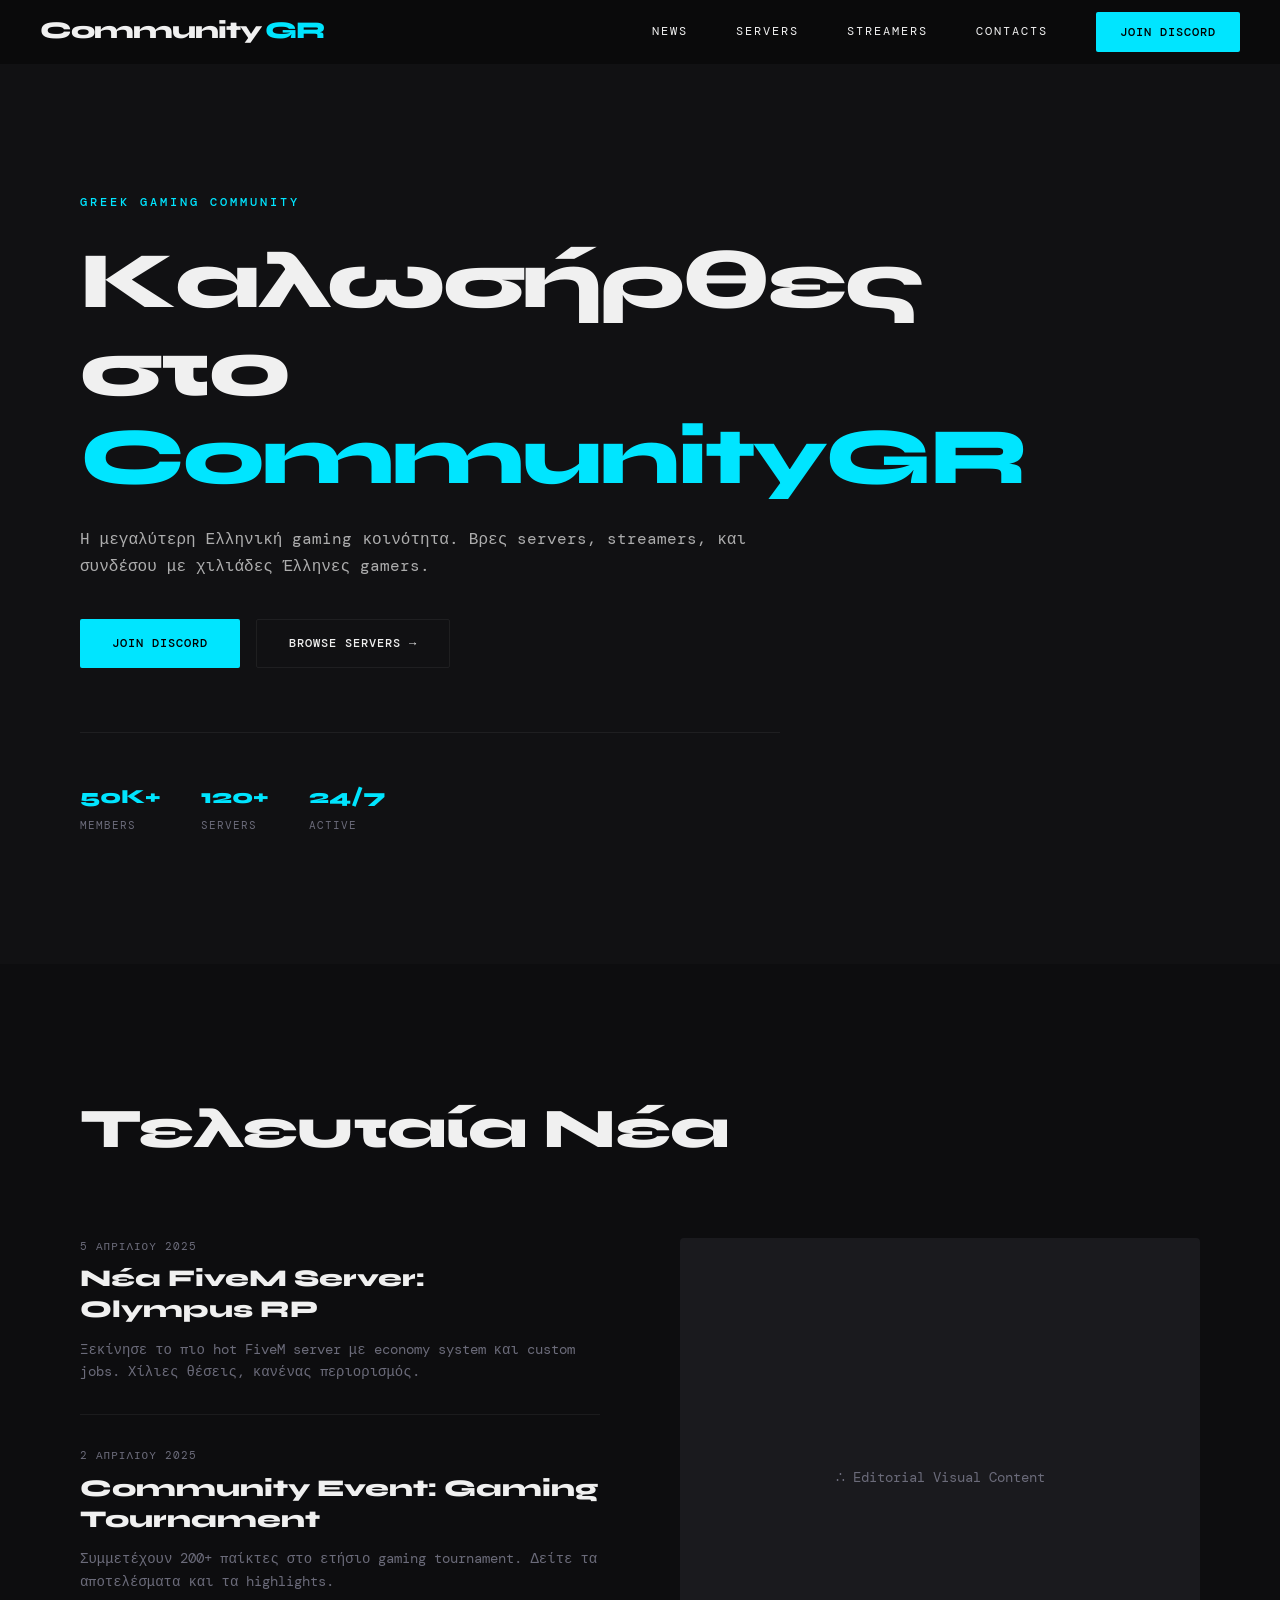
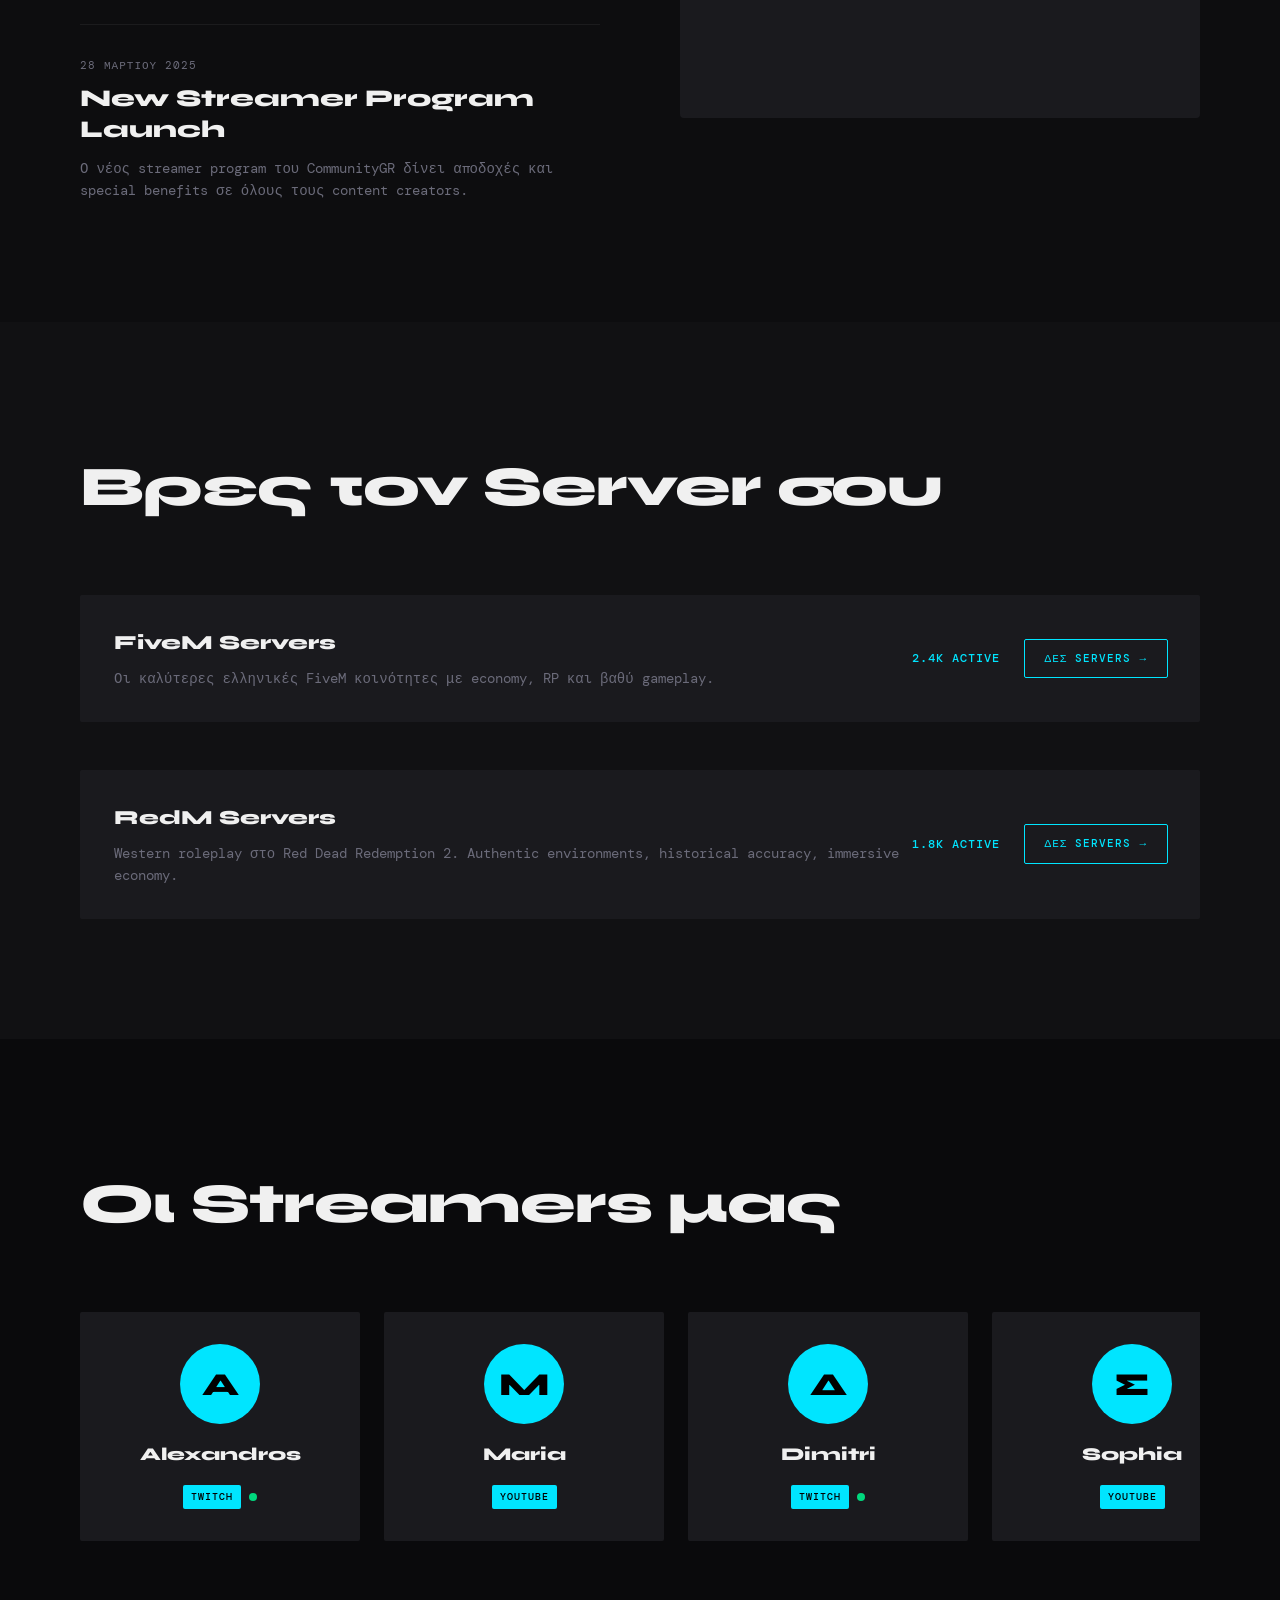
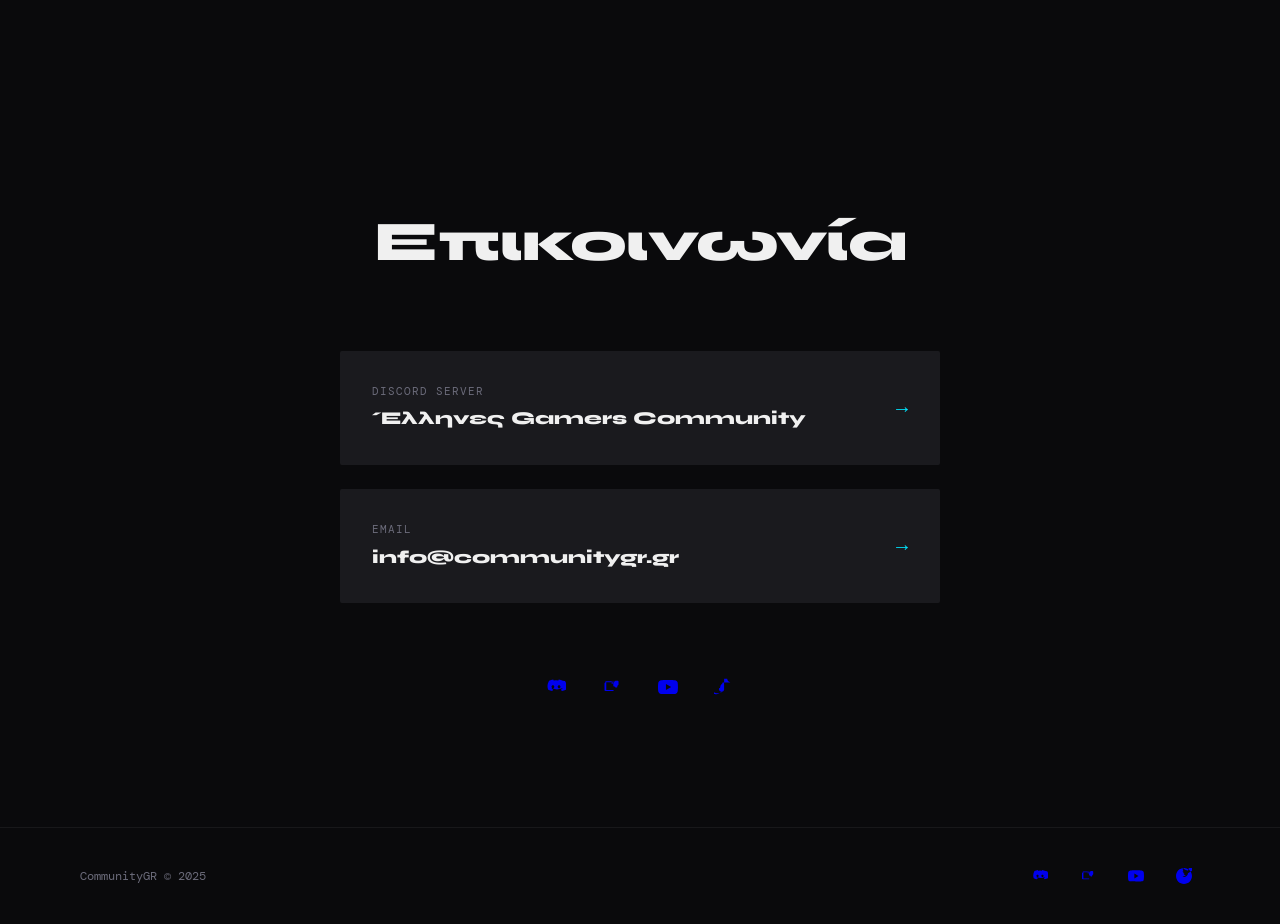
==== index.html @ f1745b54 "Improved UI" ====
<!DOCTYPE html>
<html lang="el">

<head>
  <meta charset="UTF-8">
  <meta name="viewport" content="width=device-width, initial-scale=1.0">
  <title>CommunityGR - Ελληνική Gaming Κοινότητα</title>
  <link rel="preconnect" href="https://fonts.googleapis.com">
  <link rel="preconnect" href="https://fonts.gstatic.com" crossorigin>
  <link href="https://fonts.googleapis.com/css2?family=Syne:wght@700;800&family=DM+Mono:wght@400;500&display=swap"
    rel="stylesheet">
  <link rel="stylesheet" href="style.css">
</head>

<body>
  <!-- NAVBAR -->
  <nav id="navbar">
    <div class="nav-logo">
      Community<span class="nav-logo-gr">GR</span>
    </div>
    <div class="nav-middle">
      <a href="Navigation/News/news.html" class="nav-link">News</a>
      <a href="Navigation/Servers/servers.html" class="nav-link">Servers</a>
      <a href="Navigation/Streamers/streamers.html" class="nav-link">Streamers</a>
      <a href="#contacts" class="nav-link">Contacts</a>
    </div>
    <button class="nav-cta" onclick="window.open('https://discord.gg/communityGR', '_blank')">Join Discord</button>
    <button class="hamburger" id="hamburger">
      <span></span>
      <span></span>
      <span></span>
    </button>
  </nav>

  <!-- MOBILE MENU -->
  <div class="mobile-menu" id="mobileMenu">
    <button class="mobile-menu-close" id="mobileMenuClose">&times;</button>
    <a href="Navigation/News/news.html" class="nav-link">News</a>
    <a href="Navigation/Servers/servers.html" class="nav-link">Servers</a>
    <a href="Navigation/Streamers/streamers.html" class="nav-link">Streamers</a>
    <a href="#contacts" class="nav-link">Contacts</a>
    <button class="nav-cta" onclick="window.open('https://discord.gg/communityGR', '_blank')">Join Discord</button>
  </div>

  <!-- HERO SECTION -->
  <section class="hero">
    <div class="hero-content">
      <div class="hero-eyebrow">GREEK GAMING COMMUNITY</div>
      <h1 class="hero-title">
        Καλωσήρθες στο <span class="hero-title-cyan">CommunityGR</span>
      </h1>
      <p class="hero-subtitle">
        Η μεγαλύτερη Ελληνική gaming κοινότητα. Βρες servers, streamers, και συνδέσου με χιλιάδες Έλληνες gamers.
      </p>
      <div class="hero-cta-group">
        <button class="cta-primary" onclick="window.open('https://discord.gg/communityGR', '_blank')">Join
          Discord</button>
        <a href="Navigation/Servers/servers.html" class="cta-ghost">Browse Servers →</a>
      </div>
      <div class="hero-stats">
        <div class="stat">
          <div class="stat-number">50K+</div>
          <div class="stat-label">MEMBERS</div>
        </div>
        <div class="stat">
          <div class="stat-number">120+</div>
          <div class="stat-label">SERVERS</div>
        </div>
        <div class="stat">
          <div class="stat-number">24/7</div>
          <div class="stat-label">ACTIVE</div>
        </div>
      </div>
    </div>
  </section>

  <!-- NEWS SECTION -->
  <section id="news">
    <h2 class="section-title">Τελευταία Νέα</h2>
    <div class="news-wrapper">
      <div class="news-list">
        <div class="news-item">
          <div class="news-date">5 Απριλίου 2025</div>
          <h3 class="news-headline">Νέα FiveM Server: Olympus RP</h3>
          <p class="news-desc">Ξεκίνησε το πιο hot FiveM server με economy system και custom jobs. Χίλιες θέσεις,
            κανένας περιορισμός.</p>
        </div>
        <div class="news-item">
          <div class="news-date">2 Απριλίου 2025</div>
          <h3 class="news-headline">Community Event: Gaming Tournament</h3>
          <p class="news-desc">Συμμετέχουν 200+ παίκτες στο ετήσιο gaming tournament. Δείτε τα αποτελέσματα και τα
            highlights.</p>
        </div>
        <div class="news-item">
          <div class="news-date">28 Μαρτίου 2025</div>
          <h3 class="news-headline">New Streamer Program Launch</h3>
          <p class="news-desc">Ο νέος streamer program του CommunityGR δίνει αποδοχές και special benefits σε όλους τους
            content creators.</p>
        </div>
      </div>
      <div class="news-visual">
        ∴ Editorial Visual Content
      </div>
    </div>
  </section>

  <!-- SERVERS PREVIEW SECTION -->
  <section>
    <h2 class="section-title">Βρες τον Server σου</h2>
    <div class="servers-preview">
      <div class="server-row">
        <div class="server-info">
          <h3 class="server-title">FiveM Servers</h3>
          <p class="server-desc">Οι καλύτερες ελληνικές FiveM κοινότητες με economy, RP και βαθύ gameplay.</p>
        </div>
        <div class="server-meta">
          <span class="player-count">2.4K ACTIVE</span>
          <a href="Navigation/Servers/servers.html" class="server-cta">Δες Servers →</a>
        </div>
      </div>
      <div class="server-row">
        <div class="server-info">
          <h3 class="server-title">RedM Servers</h3>
          <p class="server-desc">Western roleplay στο Red Dead Redemption 2. Authentic environments, historical
            accuracy, immersive economy.</p>
        </div>
        <div class="server-meta">
          <span class="player-count">1.8K ACTIVE</span>
          <a href="Navigation/Servers/servers.html" class="server-cta">Δες Servers →</a>
        </div>
      </div>
    </div>
  </section>

  <!-- STREAMERS SECTION -->
  <section id="streamers">
    <h2 class="section-title">Οι Streamers μας</h2>
    <div class="streamers-scroll">
      <div class="streamer-card">
        <div class="streamer-avatar">Α</div>
        <h4 class="streamer-name">Alexandros</h4>
        <div class="streamer-platform">
          <span class="platform-badge">Twitch</span>
          <span class="live-dot"></span>
        </div>
      </div>
      <div class="streamer-card">
        <div class="streamer-avatar">Μ</div>
        <h4 class="streamer-name">Maria</h4>
        <div class="streamer-platform">
          <span class="platform-badge">YouTube</span>
        </div>
      </div>
      <div class="streamer-card">
        <div class="streamer-avatar">Δ</div>
        <h4 class="streamer-name">Dimitri</h4>
        <div class="streamer-platform">
          <span class="platform-badge">Twitch</span>
          <span class="live-dot"></span>
        </div>
      </div>
      <div class="streamer-card">
        <div class="streamer-avatar">Σ</div>
        <h4 class="streamer-name">Sophia</h4>
        <div class="streamer-platform">
          <span class="platform-badge">YouTube</span>
        </div>
      </div>
      <div class="streamer-card">
        <div class="streamer-avatar">Ν</div>
        <h4 class="streamer-name">Nikos</h4>
        <div class="streamer-platform">
          <span class="platform-badge">Twitch</span>
        </div>
      </div>
    </div>
  </section>

  <!-- CONTACTS SECTION -->
  <section id="contacts">
    <div class="contacts-wrapper">
      <h2 class="section-title">Επικοινωνία</h2>
      <div class="contact-rows">
        <a href="https://discord.gg/communityGR" target="_blank" rel="noopener noreferrer" class="contact-row">
          <div class="contact-method">
            <div class="contact-label">Discord Server</div>
            <div class="contact-value">Έλληνες Gamers Community</div>
          </div>
          <div class="contact-icon">→</div>
        </a>
        <a href="mailto:info@communitygr.gr" class="contact-row">
          <div class="contact-method">
            <div class="contact-label">Email</div>
            <div class="contact-value">info@communitygr.gr</div>
          </div>
          <div class="contact-icon">→</div>
        </a>
      </div>
      <div class="social-icons">
        <a href="https://discord.gg/communityGR" target="_blank" rel="noopener noreferrer" class="social-icon"
          title="Discord">
          <svg viewBox="0 0 24 24">
            <path
              d="M20.317 4.3671a19.8062 19.8062 0 00-4.885-1.515.0741.0741 0 00-.0785.0371c-.211.3755-.445.8625-.608 1.25a18.27 18.27 0 00-5.487 0c-.163-.3875-.397-.8745-.609-1.25a.077.077 0 00-.0785-.037 19.7355 19.7355 0 00-4.885 1.515.0699.0699 0 00-.0321.0277C1.75 8.068 1.1273 11.7829 2.67 15.338a.082.082 0 00.0315.0553c1.6055.7736 3.1558 1.244 4.6797 1.555a.083.083 0 00.0911-.0288c.461-.597.872-1.2288 1.22-1.884a.08.08 0 00-.044-.111 13.07 13.07 0 01-1.872-.892.083.083 0 01-.008-.138c.126-.094.252-.192.372-.291a.083.083 0 01.086-.01c3.928 1.793 8.18 1.793 12.062 0a.083.083 0 01.086.009c.12.099.246.198.373.292a.083.083 0 01-.006.137 12.2 12.2 0 01-1.873.892.084.084 0 00-.043.111c.35.656.762 1.288 1.22 1.884a.083.083 0 00.09.028 19.04 19.04 0 004.68-1.555.083.083 0 00.031-.055c1.624-3.787 1.084-7.081 -1.029-10.5a.083.083 0 00-.031-.028zM8.3 13.669c-.915 0-1.67-.838-1.67-1.864 0-1.026.738-1.864 1.67-1.864.935 0 1.683.839 1.67 1.864 0 1.026-.738 1.864-1.67 1.864zm7.4 0c-.916 0-1.671-.838-1.671-1.864 0-1.026.738-1.864 1.671-1.864.935 0 1.683.839 1.671 1.864 0 1.026-.736 1.864-1.671 1.864z" />
          </svg>
        </a>
        <a href="https://twitch.tv" target="_blank" rel="noopener noreferrer" class="social-icon" title="Twitch">
          <svg viewBox="0 0 24 24">
            <path
              d="M11.571 4.714h1.429v3.428h-1.429V4.714zM15.571 5.143c-.406 0-.857.286-1.143.571v3.857c0 .286.286.571.571.857h1.143v1.143c0 .571.571 1.143 1.143 1.143.571 0 1.143-.572 1.143-1.143v-1.143c.286 0 .857-.286 1.143-.857.286-.286.286-.857.286-1.143V5.714c0-.571-.571-1.143-1.143-1.143h-2.286v-.428zm-11.43 1.429c-.571 0-1.143.571-1.143 1.143v8c0 .571.572 1.143 1.143 1.143h9.714v-1.143H5.143V6.286h8.572V5.143H4.141zm13.714 0c-.286 0-.571.286-.857.857-.286.571-.857.857-1.143.857-.571 0-1.143-.286-1.143-.857v-.857h-1.143v3.857c0 .286.286.571.571.857h1.143v.286c0 .286.286.571.571.857.286.286.857.286 1.143.286.286 0 .857 0 1.143-.286.286-.286.286-.571.286-.857v-1.143c0-.286-.286-.571-.571-.857.286-.286.571-.857.571-1.143z" />
          </svg>
        </a>
        <a href="https://youtube.com" target="_blank" rel="noopener noreferrer" class="social-icon" title="YouTube">
          <svg viewBox="0 0 24 24">
            <path
              d="M23.498 6.186a3.016 3.016 0 0 0-2.122-2.136C19.505 3.545 12 3.545 12 3.545s-7.505 0-9.377.505A3.017 3.017 0 0 0 .502 6.186C0 8.07 0 12 0 12s0 3.93.502 5.814a3.016 3.016 0 0 0 2.122 2.136c1.871.505 9.376.505 9.376.505s7.505 0 9.377-.505a3.015 3.015 0 0 0 2.122-2.136C24 15.93 24 12 24 12s0-3.93-.502-5.814zM9.545 15.568V8.432L15.818 12l-6.273 3.568z" />
          </svg>
        </a>
        <a href="https://tiktok.com" target="_blank" rel="noopener noreferrer" class="social-icon" title="TikTok">
          <svg viewBox="0 0 24 24">
            <path
              d="M19.59 6.69a4.83 4.83 0 0 1-3.77-4.25V2h-3.68v13.67a2.89 2.89 0 1 1-5.92-2.47 2.88 2.88 0 0 1 2.96 2.59H9.4a6.49 6.49 0 0 1-13.07-4.1v3.02A9.43 9.43 0 0 0 9.46 17.9a6.46 6.46 0 0 1 .49-10.1 5.7 5.7 0 0 1 .35-1.11z" />
          </svg>
        </a>
      </div>
    </div>
  </section>

  <!-- FOOTER -->
  <footer>
    <div class="footer-left">
      CommunityGR © 2025
    </div>
    <div class="footer-right">
      <a href="https://discord.gg/communityGR" target="_blank" rel="noopener noreferrer" class="footer-icon"
        title="Discord">
        <svg viewBox="0 0 24 24">
          <path
            d="M20.317 4.3671a19.8062 19.8062 0 00-4.885-1.515.0741.0741 0 00-.0785.0371c-.211.3755-.445.8625-.608 1.25a18.27 18.27 0 00-5.487 0c-.163-.3875-.397-.8745-.609-1.25a.077.077 0 00-.0785-.037 19.7355 19.7355 0 00-4.885 1.515.0699.0699 0 00-.0321.0277C1.75 8.068 1.1273 11.7829 2.67 15.338a.082.082 0 00.0315.0553c1.6055.7736 3.1558 1.244 4.6797 1.555a.083.083 0 00.0911-.0288c.461-.597.872-1.2288 1.22-1.884a.08.08 0 00-.044-.111 13.07 13.07 0 01-1.872-.892.083.083 0 01-.008-.138c.126-.094.252-.192.372-.291a.083.083 0 01.086-.01c3.928 1.793 8.18 1.793 12.062 0a.083.083 0 01.086.009c.12.099.246.198.373.292a.083.083 0 01-.006.137 12.2 12.2 0 01-1.873.892.084.084 0 00-.043.111c.35.656.762 1.288 1.22 1.884a.083.083 0 00.09.028 19.04 19.04 0 004.68-1.555.083.083 0 00.031-.055c1.624-3.787 1.084-7.081 -1.029-10.5a.083.083 0 00-.031-.028zM8.3 13.669c-.915 0-1.67-.838-1.67-1.864 0-1.026.738-1.864 1.67-1.864.935 0 1.683.839 1.67 1.864 0 1.026-.738 1.864-1.67 1.864zm7.4 0c-.916 0-1.671-.838-1.671-1.864 0-1.026.738-1.864 1.671-1.864.935 0 1.683.839 1.671 1.864 0 1.026-.736 1.864-1.671 1.864z" />
        </svg>
      </a>
      <a href="https://twitch.tv" target="_blank" rel="noopener noreferrer" class="footer-icon" title="Twitch">
        <svg viewBox="0 0 24 24">
          <path
            d="M11.571 4.714h1.429v3.428h-1.429V4.714zM15.571 5.143c-.406 0-.857.286-1.143.571v3.857c0 .286.286.571.571.857h1.143v1.143c0 .571.571 1.143 1.143 1.143.571 0 1.143-.572 1.143-1.143v-1.143c.286 0 .857-.286 1.143-.857.286-.286.286-.857.286-1.143V5.714c0-.571-.571-1.143-1.143-1.143h-2.286v-.428zm-11.43 1.429c-.571 0-1.143.571-1.143 1.143v8c0 .571.572 1.143 1.143 1.143h9.714v-1.143H5.143V6.286h8.572V5.143H4.141zm13.714 0c-.286 0-.571.286-.857.857-.286.571-.857.857-1.143.857-.571 0-1.143-.286-1.143-.857v-.857h-1.143v3.857c0 .286.286.571.571.857h1.143v.286c0 .286.286.571.571.857.286.286.857.286 1.143.286.286 0 .857 0 1.143-.286.286-.286.286-.571.286-.857v-1.143c0-.286-.286-.571-.571-.857.286-.286.571-.857.571-1.143z" />
        </svg>
      </a>
      <a href="https://youtube.com" target="_blank" rel="noopener noreferrer" class="footer-icon" title="YouTube">
        <svg viewBox="0 0 24 24">
          <path
            d="M23.498 6.186a3.016 3.016 0 0 0-2.122-2.136C19.505 3.545 12 3.545 12 3.545s-7.505 0-9.377.505A3.017 3.017 0 0 0 .502 6.186C0 8.07 0 12 0 12s0 3.93.502 5.814a3.016 3.016 0 0 0 2.122 2.136c1.871.505 9.376.505 9.376.505s7.505 0 9.377-.505a3.015 3.015 0 0 0 2.122-2.136C24 15.93 24 12 24 12s0-3.93-.502-5.814zM9.545 15.568V8.432L15.818 12l-6.273 3.568z" />
        </svg>
      </a>
      <a href="https://instagram.com" target="_blank" rel="noopener noreferrer" class="footer-icon" title="Instagram">
        <svg viewBox="0 0 24 24">
          <path
            d="M12 0C5.373 0 0 5.373 0 12s5.373 12 12 12 12-5.373 12-12S18.627 0 12 0m5.894 7.8c.004.082.006.162.006.242 0 2.448-1.868 5.273-5.273 5.273-1.047 0-2.022-.306-2.847-.834.145.017.293.026.443.026 1.735 0 3.332-.592 4.596-1.584-1.621-.03-2.984-1.1-3.455-2.573.226.043.458.066.695.066.337 0 .665-.045.977-.128-1.695-.341-2.97-1.838-2.97-3.637v-.046c.499.277 1.071.443 1.684.462-.995-.665-1.65-1.804-1.65-3.094 0-.681.183-1.319.503-1.869 1.823 2.239 4.548 3.709 7.607 3.863-.063-.268-.096-.546-.096-.832 0-2.01 1.631-3.641 3.641-3.641 1.047 0 1.991.441 2.655 1.149.828-.163 1.607-.465 2.31-.88-.272.85-.847 1.563-1.598 2.016.736-.089 1.44-.283 2.092-.572-.487.731-1.102 1.373-1.81 1.891z" />
        </svg>
      </a>
    </div>
  </footer>

  <script src="script.js"></script>
</body>

</html>
---- style.css ----
* {
      margin: 0;
      padding: 0;
      box-sizing: border-box;
    }

    :root {
      --bg-void: #0a0a0c;
      --bg-rail: #111113;
      --bg-sidebar: #141416;
      --bg-content: #0d0d0f;
      --bg-hover: #1a1a1e;
      --accent: #00e5ff;
      --text-primary: #f0f0f0;
      --text-muted: #6b6b7a;
      --border: rgba(255, 255, 255, 0.06);
    }

    html,
    body {
      height: 100%;
    }

    body {
      background: var(--bg-void);
      color: var(--text-primary);
      font-family: 'DM Mono', monospace;
      font-size: 16px;
      line-height: 1.6;
    }

    /* ========== NAVBAR ========== */
    nav {
      position: fixed;
      top: 0;
      left: 0;
      right: 0;
      height: 64px;
      background: rgba(10, 10, 12, 0.7);
      border-bottom: 1px solid transparent;
      z-index: 1000;
      transition: all 0.3s ease;
      display: flex;
      align-items: center;
      justify-content: space-between;
      padding: 0 40px;
    }

    nav.scrolled {
      background: rgba(10, 10, 12, 0.95);
      backdrop-filter: blur(12px);
      border-bottom: 1px solid var(--border);
    }

    .nav-logo {
      font-family: 'Syne', sans-serif;
      font-size: 24px;
      font-weight: 800;
      letter-spacing: -1px;
      display: flex;
      align-items: center;
      gap: 4px;
    }

    .nav-logo-gr {
      color: var(--accent);
    }

    .nav-middle {
      display: flex;
      gap: 48px;
      margin-left: auto;
      margin-right: 48px;
    }

    .nav-link {
      font-family: 'DM Mono', monospace;
      font-size: 12px;
      letter-spacing: 2px;
      text-transform: uppercase;
      color: var(--text-primary);
      text-decoration: none;
      transition: color 0.3s ease;
    }

    .nav-link:hover {
      color: var(--accent);
    }

    .nav-cta {
      background: var(--accent);
      color: #000;
      padding: 12px 24px;
      border: none;
      border-radius: 2px;
      font-family: 'DM Mono', monospace;
      font-size: 12px;
      letter-spacing: 1px;
      text-transform: uppercase;
      font-weight: 500;
      cursor: pointer;
      transition: opacity 0.3s ease;
    }

    .nav-cta:hover {
      opacity: 0.85;
    }

    .hamburger {
      display: none;
      flex-direction: column;
      gap: 5px;
      cursor: pointer;
      background: none;
      border: none;
    }

    .hamburger span {
      width: 24px;
      height: 2px;
      background: var(--text-primary);
      transition: all 0.3s ease;
    }

    /* Mobile menu overlay */
    .mobile-menu {
      display: none;
      position: fixed;
      top: 0;
      left: 0;
      right: 0;
      bottom: 0;
      background: rgba(10, 10, 12, 0.98);
      z-index: 999;
      flex-direction: column;
      align-items: center;
      justify-content: center;
      gap: 32px;
      backdrop-filter: blur(12px);
    }

    .mobile-menu.active {
      display: flex;
    }

    .mobile-menu a,
    .mobile-menu button {
      font-size: 18px;
      letter-spacing: 2px;
      text-transform: uppercase;
    }

    .mobile-menu-close {
      position: absolute;
      top: 20px;
      right: 20px;
      background: none;
      border: none;
      color: var(--text-primary);
      font-size: 28px;
      cursor: pointer;
    }

    /* ========== HERO SECTION ========== */
    .hero {
      margin-top: 64px;
      height: 100vh;
      background: linear-gradient(rgba(0, 0, 0, 0.55), rgba(0, 0, 0, 0.55)),
        url('https://images.unsplash.com/photo-1587202372775-e229f172b9d7?w=1920&q=80') center / cover no-repeat;
      display: flex;
      align-items: center;
      justify-content: flex-start;
      padding: 0 80px;
    }

    .hero-content {
      max-width: 700px;
    }

    .hero-eyebrow {
      font-family: 'DM Mono', monospace;
      font-size: 12px;
      letter-spacing: 3px;
      text-transform: uppercase;
      color: var(--accent);
      margin-bottom: 24px;
      font-weight: 500;
    }

    .hero-title {
      font-family: 'Syne', sans-serif;
      font-size: 80px;
      font-weight: 800;
      line-height: 1.1;
      margin-bottom: 24px;
      letter-spacing: -2px;
    }

    .hero-title-cyan {
      color: var(--accent);
    }

    .hero-subtitle {
      font-family: 'DM Mono', monospace;
      font-size: 16px;
      color: rgba(240, 240, 240, 0.7);
      margin-bottom: 40px;
      line-height: 1.7;
    }

    .hero-cta-group {
      display: flex;
      gap: 16px;
      margin-bottom: 64px;
    }

    .cta-primary {
      background: var(--accent);
      color: #000;
      padding: 14px 32px;
      border: none;
      border-radius: 2px;
      font-family: 'DM Mono', monospace;
      font-size: 12px;
      letter-spacing: 1px;
      text-transform: uppercase;
      font-weight: 500;
      cursor: pointer;
      transition: opacity 0.3s ease;
    }

    .cta-primary:hover {
      opacity: 0.85;
    }

    .cta-ghost {
      background: transparent;
      color: var(--text-primary);
      padding: 14px 32px;
      border: 1px solid var(--border);
      border-radius: 2px;
      font-family: 'DM Mono', monospace;
      font-size: 12px;
      letter-spacing: 1px;
      text-transform: uppercase;
      font-weight: 500;
      cursor: pointer;
      transition: all 0.3s ease;
      text-decoration: none;
      display: inline-block;
    }

    .cta-ghost:hover {
      background: var(--bg-hover);
      color: var(--accent);
      border-color: var(--accent);
    }

    .hero-stats {
      padding-top: 48px;
      border-top: 1px solid var(--border);
      display: flex;
      gap: 40px;
    }

    .stat {
      display: flex;
      flex-direction: column;
    }

    .stat-number {
      font-family: 'Syne', sans-serif;
      font-size: 20px;
      font-weight: 800;
      color: var(--accent);
      margin-bottom: 4px;
    }

    .stat-label {
      font-family: 'DM Mono', monospace;
      font-size: 11px;
      letter-spacing: 1px;
      text-transform: uppercase;
      color: var(--text-muted);
    }

    /* ========== SECTIONS ========== */
    section {
      padding: 120px 80px;
      /* alternating backgrounds */
    }

    section:nth-child(2) {
      background: var(--bg-content);
    }

    section:nth-child(3) {
      background: var(--bg-rail);
    }

    section:nth-child(4) {
      background: var(--bg-content);
    }

    section:nth-child(5) {
      background: var(--bg-rail);
    }

    .section-title {
      font-family: 'Syne', sans-serif;
      font-size: 56px;
      font-weight: 800;
      margin-bottom: 64px;
      letter-spacing: -1px;
    }

    /* ========== NEWS SECTION ========== */
    .news-wrapper {
      display: grid;
      grid-template-columns: 1fr 1fr;
      gap: 80px;
      align-items: start;
    }

    .news-list {
      display: flex;
      flex-direction: column;
      gap: 32px;
    }

    .news-item {
      padding-bottom: 32px;
      border-bottom: 1px solid var(--border);
    }

    .news-item:last-child {
      border-bottom: none;
      padding-bottom: 0;
    }

    .news-date {
      font-family: 'DM Mono', monospace;
      font-size: 11px;
      letter-spacing: 1px;
      text-transform: uppercase;
      color: var(--text-muted);
      margin-bottom: 8px;
    }

    .news-headline {
      font-family: 'Syne', sans-serif;
      font-size: 24px;
      font-weight: 800;
      margin-bottom: 12px;
      line-height: 1.3;
    }

    .news-desc {
      font-family: 'DM Mono', monospace;
      font-size: 14px;
      color: var(--text-muted);
      line-height: 1.6;
    }

    .news-visual {
      background: var(--bg-hover);
      height: 480px;
      border-radius: 4px;
      display: flex;
      align-items: center;
      justify-content: center;
      color: var(--text-muted);
      font-size: 14px;
    }

    /* ========== SERVERS PREVIEW SECTION ========== */
    .servers-preview {
      display: flex;
      flex-direction: column;
      gap: 48px;
    }

    .server-row {
      padding: 32px;
      background: var(--bg-hover);
      border-radius: 2px;
      display: flex;
      justify-content: space-between;
      align-items: center;
      transition: all 0.3s ease;
      border-left: 2px solid transparent;
    }

    .server-row:hover {
      background: rgba(26, 26, 30, 0.8);
      border-left: 2px solid var(--accent);
    }

    .server-info {
      flex: 1;
    }

    .server-title {
      font-family: 'Syne', sans-serif;
      font-size: 20px;
      font-weight: 800;
      margin-bottom: 8px;
    }

    .server-desc {
      font-family: 'DM Mono', monospace;
      font-size: 14px;
      color: var(--text-muted);
    }

    .server-meta {
      display: flex;
      gap: 24px;
      align-items: center;
    }

    .player-count {
      font-family: 'DM Mono', monospace;
      font-size: 12px;
      letter-spacing: 1px;
      text-transform: uppercase;
      color: var(--accent);
      font-weight: 500;
    }

    .server-cta {
      background: transparent;
      color: var(--accent);
      padding: 10px 20px;
      border: 1px solid var(--accent);
      border-radius: 2px;
      font-family: 'DM Mono', monospace;
      font-size: 11px;
      letter-spacing: 1px;
      text-transform: uppercase;
      font-weight: 500;
      cursor: pointer;
      white-space: nowrap;
      transition: all 0.3s ease;
      text-decoration: none;
      display: inline-block;
    }

    .server-cta:hover {
      background: var(--accent);
      color: #000;
    }

    .servers-link {
      color: var(--accent);
      text-decoration: none;
      transition: opacity 0.3s ease;
    }

    .servers-link:hover {
      opacity: 0.8;
    }

    /* ========== STREAMERS SECTION ========== */
    .streamers-scroll {
      display: flex;
      gap: 24px;
      overflow-x: auto;
      padding-bottom: 16px;
    }

    .streamers-scroll::-webkit-scrollbar {
      height: 4px;
    }

    .streamers-scroll::-webkit-scrollbar-track {
      background: var(--bg-content);
    }

    .streamers-scroll::-webkit-scrollbar-thumb {
      background: var(--accent);
      border-radius: 4px;
    }

    .streamer-card {
      flex: 0 0 auto;
      width: 280px;
      padding: 32px;
      background: var(--bg-hover);
      border-radius: 2px;
      display: flex;
      flex-direction: column;
      align-items: center;
      gap: 16px;
      text-align: center;
      transition: all 0.3s ease;
    }

    .streamer-card:hover {
      background: rgba(26, 26, 30, 0.8);
      transform: translateY(-4px);
    }

    .streamer-avatar {
      width: 80px;
      height: 80px;
      border-radius: 50%;
      background: var(--accent);
      display: flex;
      align-items: center;
      justify-content: center;
      color: #000;
      font-family: 'Syne', sans-serif;
      font-size: 32px;
      font-weight: 800;
      overflow: hidden;
    }

    .streamer-name {
      font-family: 'Syne', sans-serif;
      font-size: 18px;
      font-weight: 800;
    }

    .streamer-platform {
      font-family: 'DM Mono', monospace;
      font-size: 11px;
      letter-spacing: 1px;
      text-transform: uppercase;
      color: var(--text-muted);
      display: flex;
      gap: 8px;
      justify-content: center;
      align-items: center;
    }

    .platform-badge {
      background: var(--accent);
      color: #000;
      padding: 4px 8px;
      border-radius: 2px;
      font-size: 10px;
      font-weight: 500;
    }

    .live-dot {
      width: 8px;
      height: 8px;
      background: #00d97e;
      border-radius: 50%;
      display: inline-block;
      animation: pulse 2s infinite;
    }

    @keyframes pulse {

      0%,
      100% {
        opacity: 1;
      }

      50% {
        opacity: 0.5;
      }
    }

    /* ========== CONTACTS SECTION ========== */
    .contacts-wrapper {
      text-align: center;
      max-width: 600px;
      margin: 0 auto;
    }

    .contacts-wrapper .section-title {
      margin-bottom: 64px;
    }

    .contact-rows {
      display: flex;
      flex-direction: column;
      gap: 24px;
      margin-bottom: 64px;
    }

    .contact-row {
      padding: 32px;
      background: var(--bg-hover);
      border-radius: 2px;
      display: flex;
      justify-content: space-between;
      align-items: center;
      transition: all 0.3s ease;
      text-decoration: none;
      color: var(--text-primary);
      cursor: pointer;
    }

    .contact-row:hover {
      background: rgba(26, 26, 30, 0.8);
      transform: translateX(4px);
    }

    .contact-method {
      text-align: left;
    }

    .contact-label {
      font-family: 'DM Mono', monospace;
      font-size: 11px;
      letter-spacing: 1px;
      text-transform: uppercase;
      color: var(--text-muted);
      margin-bottom: 4px;
    }

    .contact-value {
      font-family: 'Syne', sans-serif;
      font-size: 18px;
      font-weight: 800;
    }

    .contact-icon {
      color: var(--accent);
      font-size: 20px;
    }

    .social-icons {
      display: flex;
      gap: 16px;
      justify-content: center;
    }

    .social-icon {
      width: 40px;
      height: 40px;
      border-radius: 50%;
      display: flex;
      align-items: center;
      justify-content: center;
      transition: all 0.3s ease;
      cursor: pointer;
    }

    .social-icon:hover {
      background: var(--accent);
      color: #000;
    }

    .social-icon svg {
      width: 20px;
      height: 20px;
      fill: currentColor;
    }

    /* ========== FOOTER ========== */
    footer {
      background: var(--bg-void);
      padding: 32px 80px;
      border-top: 1px solid var(--border);
      display: flex;
      justify-content: space-between;
      align-items: center;
    }

    .footer-left {
      font-family: 'DM Mono', monospace;
      font-size: 12px;
      color: var(--text-muted);
    }

    .footer-right {
      display: flex;
      gap: 16px;
    }

    .footer-icon {
      width: 32px;
      height: 32px;
      border-radius: 50%;
      display: flex;
      align-items: center;
      justify-content: center;
      transition: all 0.3s ease;
      cursor: pointer;
    }

    .footer-icon:hover {
      background: var(--accent);
      color: #000;
    }

    .footer-icon svg {
      width: 16px;
      height: 16px;
      fill: currentColor;
    }

    /* ========== MOBILE RESPONSIVE ========== */
    @media (max-width: 1024px) {
      .hero {
        padding: 0 40px;
      }

      section {
        padding: 80px 40px;
      }

      footer {
        padding: 24px 40px;
      }

      .news-wrapper {
        grid-template-columns: 1fr;
        gap: 48px;
      }

      .hero-title {
        font-size: 56px;
      }
    }

    @media (max-width: 768px) {
      .nav-middle {
        display: none;
      }

      .hamburger {
        display: flex;
      }

      .nav-cta {
        padding: 10px 16px;
        font-size: 11px;
      }

      .hero {
        padding: 0 20px;
        margin-top: 64px;
        height: auto;
        min-height: 100vh;
        justify-content: flex-start;
        align-items: flex-start;
        padding-top: 80px;
      }

      .hero-content {
        max-width: 100%;
      }

      .hero-title {
        font-size: 36px;
      }

      .hero-subtitle {
        font-size: 14px;
      }

      .hero-cta-group {
        flex-direction: column;
      }

      .cta-primary,
      .cta-ghost {
        width: 100%;
        text-align: center;
      }

      .hero-stats {
        flex-direction: column;
        gap: 24px;
      }

      section {
        padding: 60px 20px;
      }

      .section-title {
        font-size: 36px;
        margin-bottom: 40px;
      }

      .news-wrapper {
        grid-template-columns: 1fr;
      }

      .server-row {
        flex-direction: column;
        align-items: flex-start;
        gap: 16px;
      }

      .server-meta {
        justify-content: space-between;
        width: 100%;
      }

      .streamers-scroll {
        gap: 16px;
      }

      .streamer-card {
        width: 240px;
      }

      footer {
        flex-direction: column;
        gap: 24px;
        text-align: center;
      }

      .footer-right {
        width: 100%;
        justify-content: center;
      }
    }

    @media (max-width: 480px) {
      nav {
        padding: 0 16px;
      }

      .nav-logo {
        font-size: 18px;
      }

      .hero {
        padding: 0 16px;
        padding-top: 60px;
      }

      .hero-title {
        font-size: 28px;
      }

      .hero-eyebrow {
        font-size: 10px;
      }

      .hero-subtitle {
        font-size: 13px;
      }

      section {
        padding: 40px 16px;
      }

      .section-title {
        font-size: 28px;
        margin-bottom: 32px;
      }

      .server-row,
      .contact-row {
        padding: 20px;
      }

      .streamer-card {
        width: 200px;
        padding: 20px;
      }

      footer {
        padding: 16px;
      }
    }
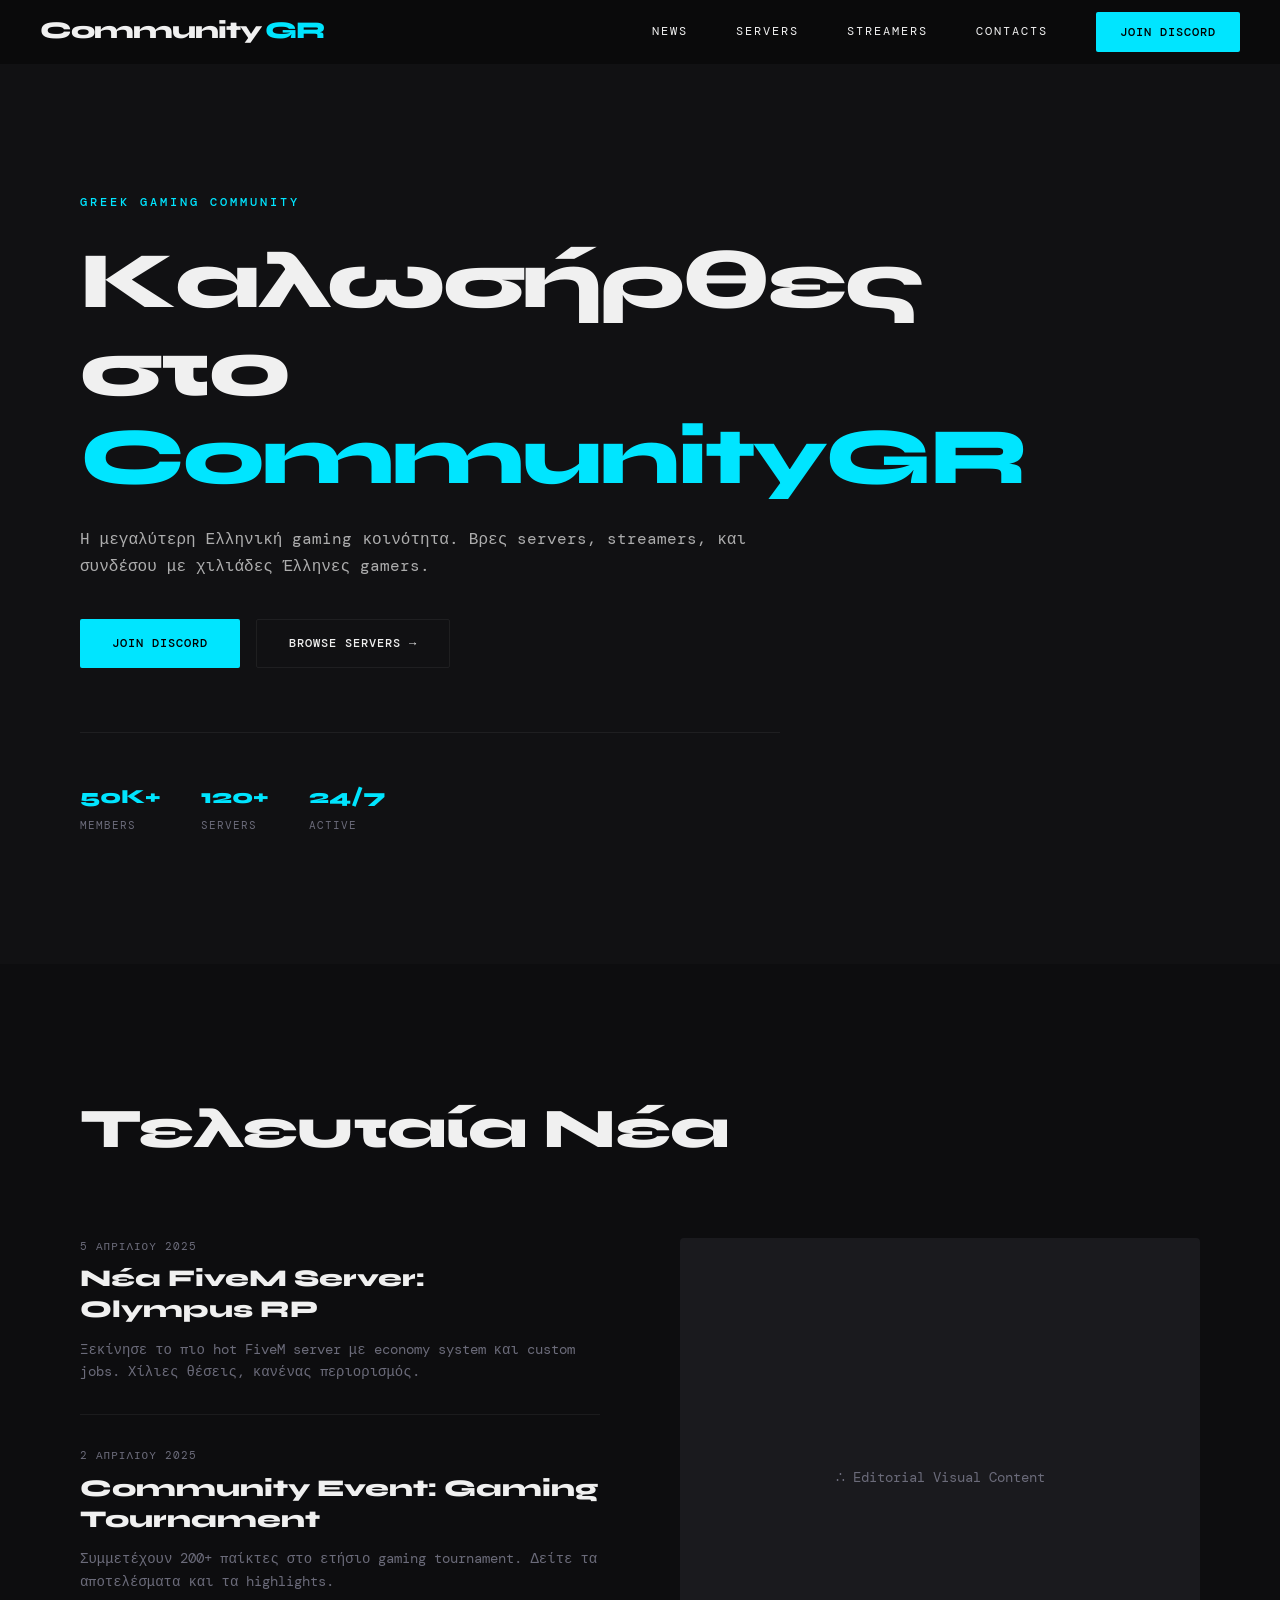
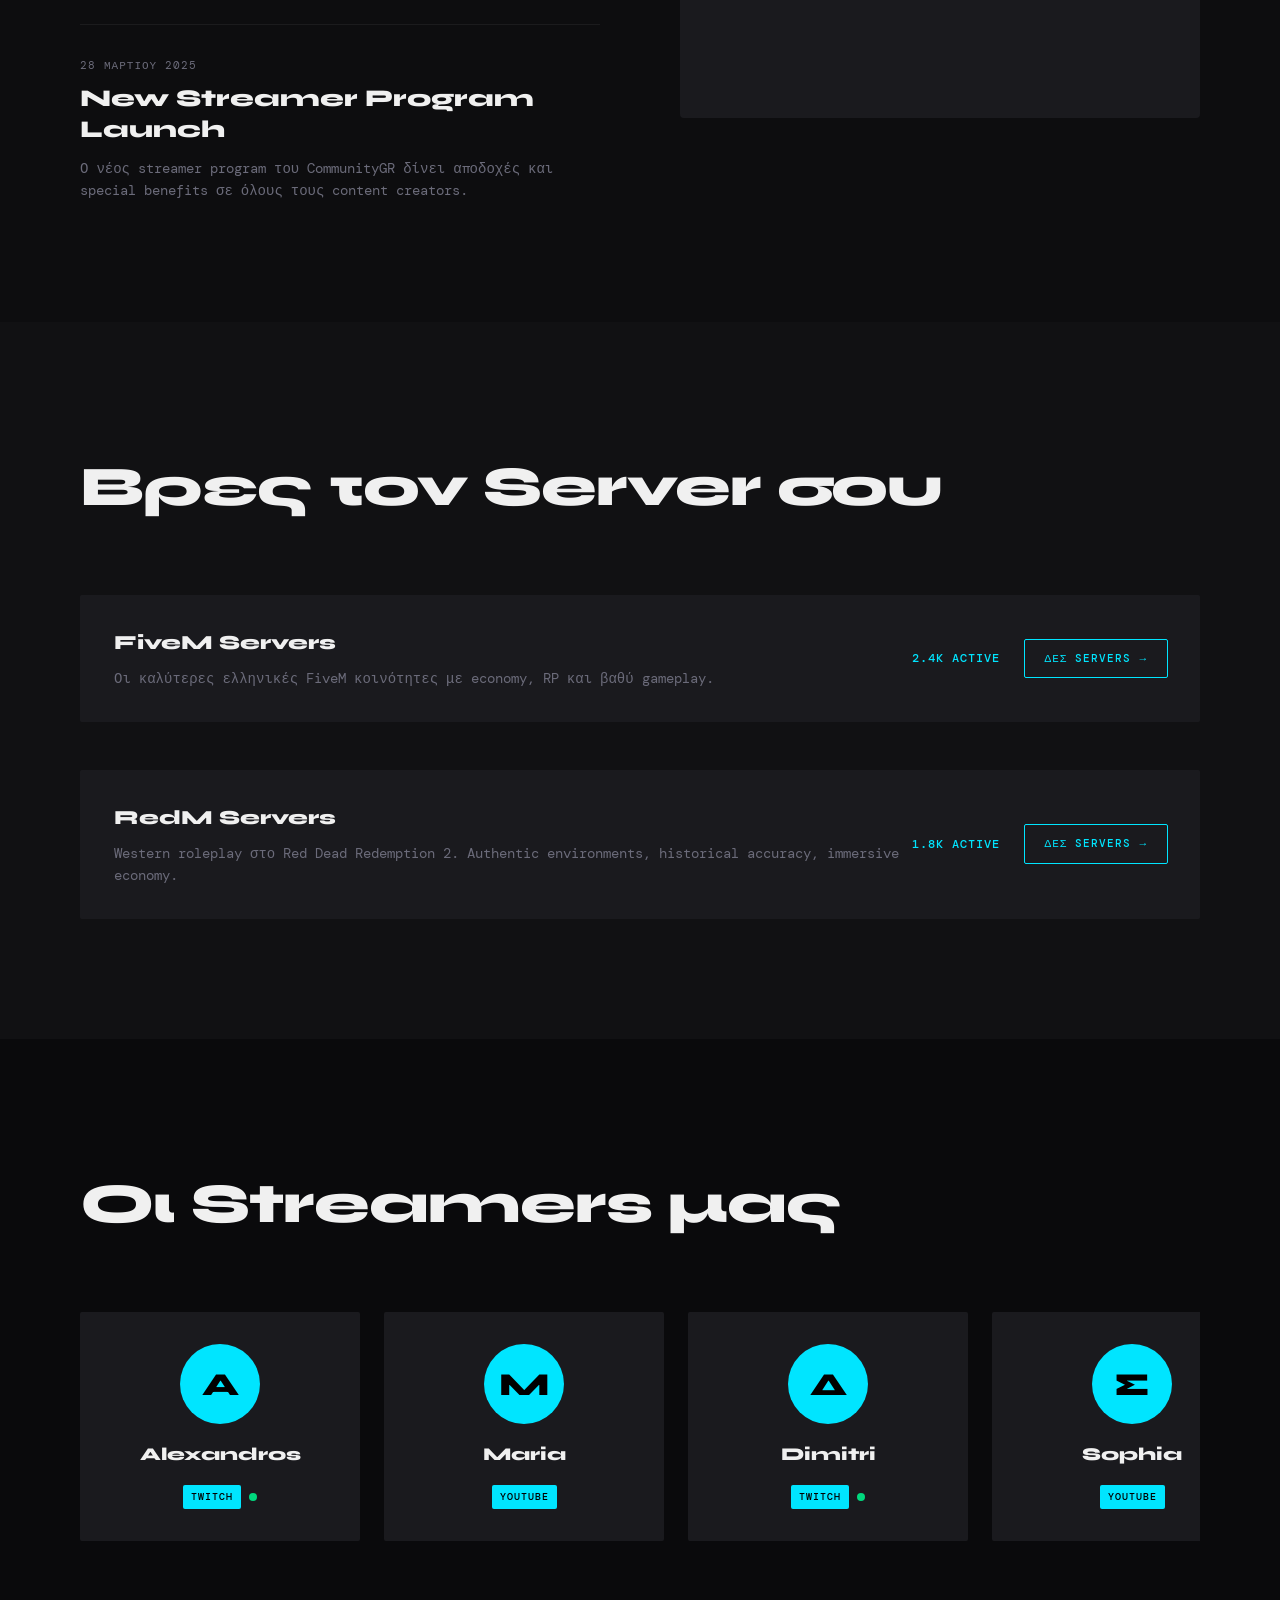
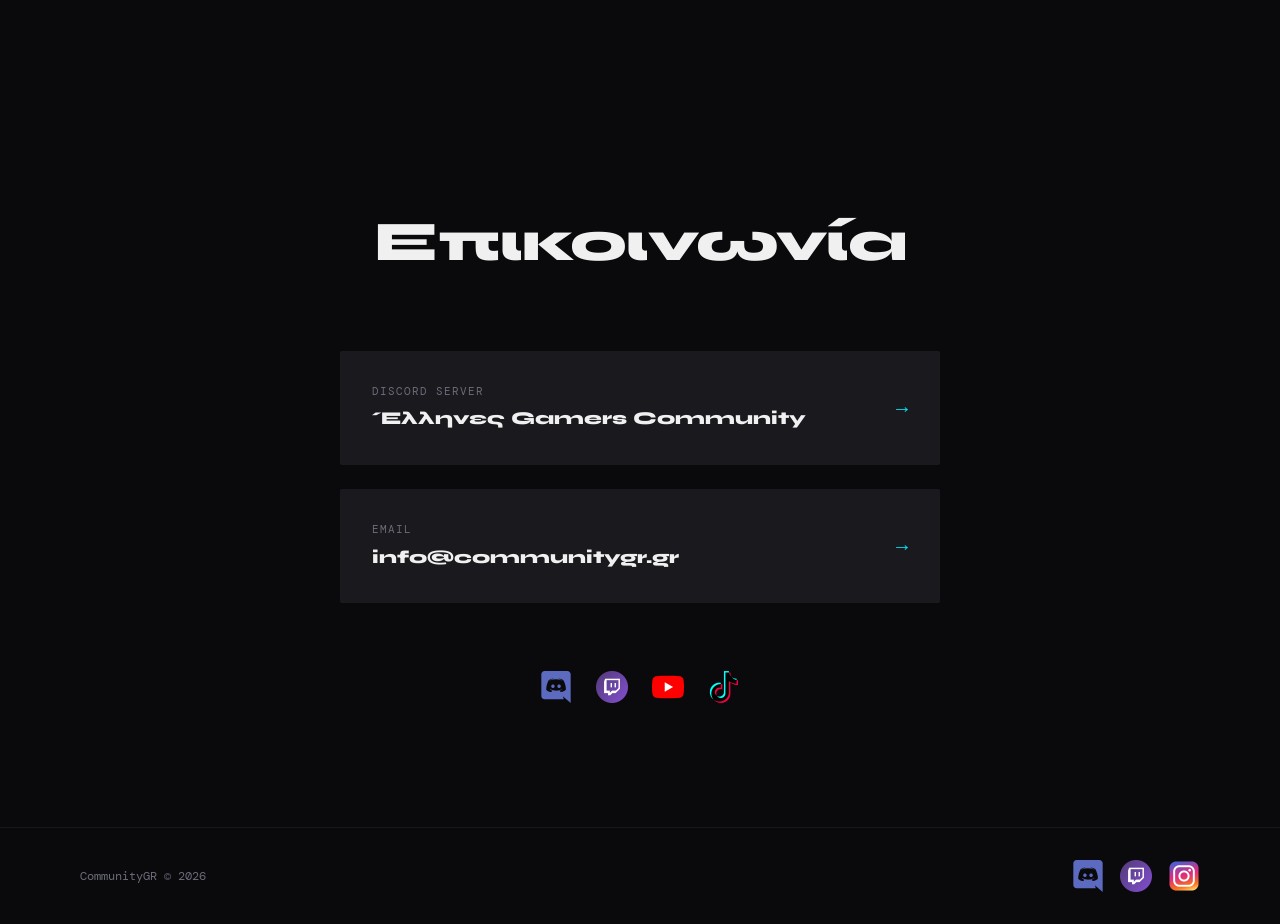
==== commit e6056737: "Logos added, updated certain areas, small changes" ====
--- a/index.html
+++ b/index.html
@@ -197,30 +197,22 @@
         </a>
       </div>
       <div class="social-icons">
-        <a href="https://discord.gg/communityGR" target="_blank" rel="noopener noreferrer" class="social-icon"
+        <a href="
+          https://discord.com/invite/RTa2GsqWBu?fbclid=PAcGRvZgJleHRuA2FlbQIxMQBzcnRjBmFwcF9pZA85MzY2MTk3NDMzOTI0NTkAAaerjPEniW7eONDeOdFVOXUEyihHQu_g6jeMUl3bES6_EmfeO58uPYrrsif-_w_aem_T1N7ea26QIYCK8hLxETdoQ
+        " target="_blank" rel="noopener noreferrer" class="social-icon"
           title="Discord">
-          <svg viewBox="0 0 24 24">
-            <path
-              d="M20.317 4.3671a19.8062 19.8062 0 00-4.885-1.515.0741.0741 0 00-.0785.0371c-.211.3755-.445.8625-.608 1.25a18.27 18.27 0 00-5.487 0c-.163-.3875-.397-.8745-.609-1.25a.077.077 0 00-.0785-.037 19.7355 19.7355 0 00-4.885 1.515.0699.0699 0 00-.0321.0277C1.75 8.068 1.1273 11.7829 2.67 15.338a.082.082 0 00.0315.0553c1.6055.7736 3.1558 1.244 4.6797 1.555a.083.083 0 00.0911-.0288c.461-.597.872-1.2288 1.22-1.884a.08.08 0 00-.044-.111 13.07 13.07 0 01-1.872-.892.083.083 0 01-.008-.138c.126-.094.252-.192.372-.291a.083.083 0 01.086-.01c3.928 1.793 8.18 1.793 12.062 0a.083.083 0 01.086.009c.12.099.246.198.373.292a.083.083 0 01-.006.137 12.2 12.2 0 01-1.873.892.084.084 0 00-.043.111c.35.656.762 1.288 1.22 1.884a.083.083 0 00.09.028 19.04 19.04 0 004.68-1.555.083.083 0 00.031-.055c1.624-3.787 1.084-7.081 -1.029-10.5a.083.083 0 00-.031-.028zM8.3 13.669c-.915 0-1.67-.838-1.67-1.864 0-1.026.738-1.864 1.67-1.864.935 0 1.683.839 1.67 1.864 0 1.026-.738 1.864-1.67 1.864zm7.4 0c-.916 0-1.671-.838-1.671-1.864 0-1.026.738-1.864 1.671-1.864.935 0 1.683.839 1.671 1.864 0 1.026-.736 1.864-1.671 1.864z" />
-          </svg>
+          <img src="Images/discord-logo.png" alt="Discord Logo" style="width: 32px; height: 32px;">
         </a>
         <a href="https://twitch.tv" target="_blank" rel="noopener noreferrer" class="social-icon" title="Twitch">
-          <svg viewBox="0 0 24 24">
-            <path
-              d="M11.571 4.714h1.429v3.428h-1.429V4.714zM15.571 5.143c-.406 0-.857.286-1.143.571v3.857c0 .286.286.571.571.857h1.143v1.143c0 .571.571 1.143 1.143 1.143.571 0 1.143-.572 1.143-1.143v-1.143c.286 0 .857-.286 1.143-.857.286-.286.286-.857.286-1.143V5.714c0-.571-.571-1.143-1.143-1.143h-2.286v-.428zm-11.43 1.429c-.571 0-1.143.571-1.143 1.143v8c0 .571.572 1.143 1.143 1.143h9.714v-1.143H5.143V6.286h8.572V5.143H4.141zm13.714 0c-.286 0-.571.286-.857.857-.286.571-.857.857-1.143.857-.571 0-1.143-.286-1.143-.857v-.857h-1.143v3.857c0 .286.286.571.571.857h1.143v.286c0 .286.286.571.571.857.286.286.857.286 1.143.286.286 0 .857 0 1.143-.286.286-.286.286-.571.286-.857v-1.143c0-.286-.286-.571-.571-.857.286-.286.571-.857.571-1.143z" />
-          </svg>
-        </a>
-        <a href="https://youtube.com" target="_blank" rel="noopener noreferrer" class="social-icon" title="YouTube">
-          <svg viewBox="0 0 24 24">
-            <path
-              d="M23.498 6.186a3.016 3.016 0 0 0-2.122-2.136C19.505 3.545 12 3.545 12 3.545s-7.505 0-9.377.505A3.017 3.017 0 0 0 .502 6.186C0 8.07 0 12 0 12s0 3.93.502 5.814a3.016 3.016 0 0 0 2.122 2.136c1.871.505 9.376.505 9.376.505s7.505 0 9.377-.505a3.015 3.015 0 0 0 2.122-2.136C24 15.93 24 12 24 12s0-3.93-.502-5.814zM9.545 15.568V8.432L15.818 12l-6.273 3.568z" />
-          </svg>
-        </a>
-        <a href="https://tiktok.com" target="_blank" rel="noopener noreferrer" class="social-icon" title="TikTok">
-          <svg viewBox="0 0 24 24">
-            <path
-              d="M19.59 6.69a4.83 4.83 0 0 1-3.77-4.25V2h-3.68v13.67a2.89 2.89 0 1 1-5.92-2.47 2.88 2.88 0 0 1 2.96 2.59H9.4a6.49 6.49 0 0 1-13.07-4.1v3.02A9.43 9.43 0 0 0 9.46 17.9a6.46 6.46 0 0 1 .49-10.1 5.7 5.7 0 0 1 .35-1.11z" />
-          </svg>
+          <img src="Images/twitch-logo.png" alt="Twitch Logo" style="width: 32px; height: 32px;">
+        </a>
+        <a href="https://www.youtube.com/@COMMUNITY_GR" target="_blank" rel="noopener noreferrer" class="social-icon" title="YouTube">
+          <img src="Images/youtube-logo.png" alt="YouTube Logo" style="width: 32px; height: 32px;">
+        </a>
+        <a href="
+          https://www.tiktok.com/@communitygr?_r=1&_t=ZN-94G9aib2MhK&fbclid=PAcGRvZgJleHRuA2FlbQIxMQBzcnRjBmFwcF9pZA85MzY2MTk3NDMzOTI0NTkAAacYLsSyaxyCAS9CW3aXrAkXMOqwftlZNFCuPupSb7qSHGDD6HGRdXJVgYPleA_aem_S585h9yM1gs9ZmxVGaXeXA
+        " target="_blank" rel="noopener noreferrer" class="social-icon" title="TikTok">
+          <img src="Images/tiktok-logo.png" alt="Discord Logo" style="width: 32px; height: 32px;">
         </a>
       </div>
     </div>
@@ -229,33 +221,20 @@
   <!-- FOOTER -->
   <footer>
     <div class="footer-left">
-      CommunityGR © 2025
+      CommunityGR © 2026
     </div>
     <div class="footer-right">
-      <a href="https://discord.gg/communityGR" target="_blank" rel="noopener noreferrer" class="footer-icon"
+      <a href="
+        https://discord.com/invite/RTa2GsqWBu?fbclid=PAcGRvZgJleHRuA2FlbQIxMQBzcnRjBmFwcF9pZA85MzY2MTk3NDMzOTI0NTkAAaerjPEniW7eONDeOdFVOXUEyihHQu_g6jeMUl3bES6_EmfeO58uPYrrsif-_w_aem_T1N7ea26QIYCK8hLxETdoQ
+      " target="_blank" rel="noopener noreferrer" class="footer-icon"
         title="Discord">
-        <svg viewBox="0 0 24 24">
-          <path
-            d="M20.317 4.3671a19.8062 19.8062 0 00-4.885-1.515.0741.0741 0 00-.0785.0371c-.211.3755-.445.8625-.608 1.25a18.27 18.27 0 00-5.487 0c-.163-.3875-.397-.8745-.609-1.25a.077.077 0 00-.0785-.037 19.7355 19.7355 0 00-4.885 1.515.0699.0699 0 00-.0321.0277C1.75 8.068 1.1273 11.7829 2.67 15.338a.082.082 0 00.0315.0553c1.6055.7736 3.1558 1.244 4.6797 1.555a.083.083 0 00.0911-.0288c.461-.597.872-1.2288 1.22-1.884a.08.08 0 00-.044-.111 13.07 13.07 0 01-1.872-.892.083.083 0 01-.008-.138c.126-.094.252-.192.372-.291a.083.083 0 01.086-.01c3.928 1.793 8.18 1.793 12.062 0a.083.083 0 01.086.009c.12.099.246.198.373.292a.083.083 0 01-.006.137 12.2 12.2 0 01-1.873.892.084.084 0 00-.043.111c.35.656.762 1.288 1.22 1.884a.083.083 0 00.09.028 19.04 19.04 0 004.68-1.555.083.083 0 00.031-.055c1.624-3.787 1.084-7.081 -1.029-10.5a.083.083 0 00-.031-.028zM8.3 13.669c-.915 0-1.67-.838-1.67-1.864 0-1.026.738-1.864 1.67-1.864.935 0 1.683.839 1.67 1.864 0 1.026-.738 1.864-1.67 1.864zm7.4 0c-.916 0-1.671-.838-1.671-1.864 0-1.026.738-1.864 1.671-1.864.935 0 1.683.839 1.671 1.864 0 1.026-.736 1.864-1.671 1.864z" />
-        </svg>
+        <img src="Images/discord-logo.png" alt="Discord Logo" style="width: 32px; height: 32px;">
       </a>
       <a href="https://twitch.tv" target="_blank" rel="noopener noreferrer" class="footer-icon" title="Twitch">
-        <svg viewBox="0 0 24 24">
-          <path
-            d="M11.571 4.714h1.429v3.428h-1.429V4.714zM15.571 5.143c-.406 0-.857.286-1.143.571v3.857c0 .286.286.571.571.857h1.143v1.143c0 .571.571 1.143 1.143 1.143.571 0 1.143-.572 1.143-1.143v-1.143c.286 0 .857-.286 1.143-.857.286-.286.286-.857.286-1.143V5.714c0-.571-.571-1.143-1.143-1.143h-2.286v-.428zm-11.43 1.429c-.571 0-1.143.571-1.143 1.143v8c0 .571.572 1.143 1.143 1.143h9.714v-1.143H5.143V6.286h8.572V5.143H4.141zm13.714 0c-.286 0-.571.286-.857.857-.286.571-.857.857-1.143.857-.571 0-1.143-.286-1.143-.857v-.857h-1.143v3.857c0 .286.286.571.571.857h1.143v.286c0 .286.286.571.571.857.286.286.857.286 1.143.286.286 0 .857 0 1.143-.286.286-.286.286-.571.286-.857v-1.143c0-.286-.286-.571-.571-.857.286-.286.571-.857.571-1.143z" />
-        </svg>
+        <img src="Images/twitch-logo.png" alt="Twitch Logo" style="width: 32px; height: 32px;">
       </a>
-      <a href="https://youtube.com" target="_blank" rel="noopener noreferrer" class="footer-icon" title="YouTube">
-        <svg viewBox="0 0 24 24">
-          <path
-            d="M23.498 6.186a3.016 3.016 0 0 0-2.122-2.136C19.505 3.545 12 3.545 12 3.545s-7.505 0-9.377.505A3.017 3.017 0 0 0 .502 6.186C0 8.07 0 12 0 12s0 3.93.502 5.814a3.016 3.016 0 0 0 2.122 2.136c1.871.505 9.376.505 9.376.505s7.505 0 9.377-.505a3.015 3.015 0 0 0 2.122-2.136C24 15.93 24 12 24 12s0-3.93-.502-5.814zM9.545 15.568V8.432L15.818 12l-6.273 3.568z" />
-        </svg>
-      </a>
-      <a href="https://instagram.com" target="_blank" rel="noopener noreferrer" class="footer-icon" title="Instagram">
-        <svg viewBox="0 0 24 24">
-          <path
-            d="M12 0C5.373 0 0 5.373 0 12s5.373 12 12 12 12-5.373 12-12S18.627 0 12 0m5.894 7.8c.004.082.006.162.006.242 0 2.448-1.868 5.273-5.273 5.273-1.047 0-2.022-.306-2.847-.834.145.017.293.026.443.026 1.735 0 3.332-.592 4.596-1.584-1.621-.03-2.984-1.1-3.455-2.573.226.043.458.066.695.066.337 0 .665-.045.977-.128-1.695-.341-2.97-1.838-2.97-3.637v-.046c.499.277 1.071.443 1.684.462-.995-.665-1.65-1.804-1.65-3.094 0-.681.183-1.319.503-1.869 1.823 2.239 4.548 3.709 7.607 3.863-.063-.268-.096-.546-.096-.832 0-2.01 1.631-3.641 3.641-3.641 1.047 0 1.991.441 2.655 1.149.828-.163 1.607-.465 2.31-.88-.272.85-.847 1.563-1.598 2.016.736-.089 1.44-.283 2.092-.572-.487.731-1.102 1.373-1.81 1.891z" />
-        </svg>
+      <a href="https://www.instagram.com/communitygr/" target="_blank" rel="noopener noreferrer" class="footer-icon" title="Instagram">
+        <img src="Images/instagram-logo.png" alt="Instagram Logo" style="width: 32px; height: 32px;">
       </a>
     </div>
   </footer>
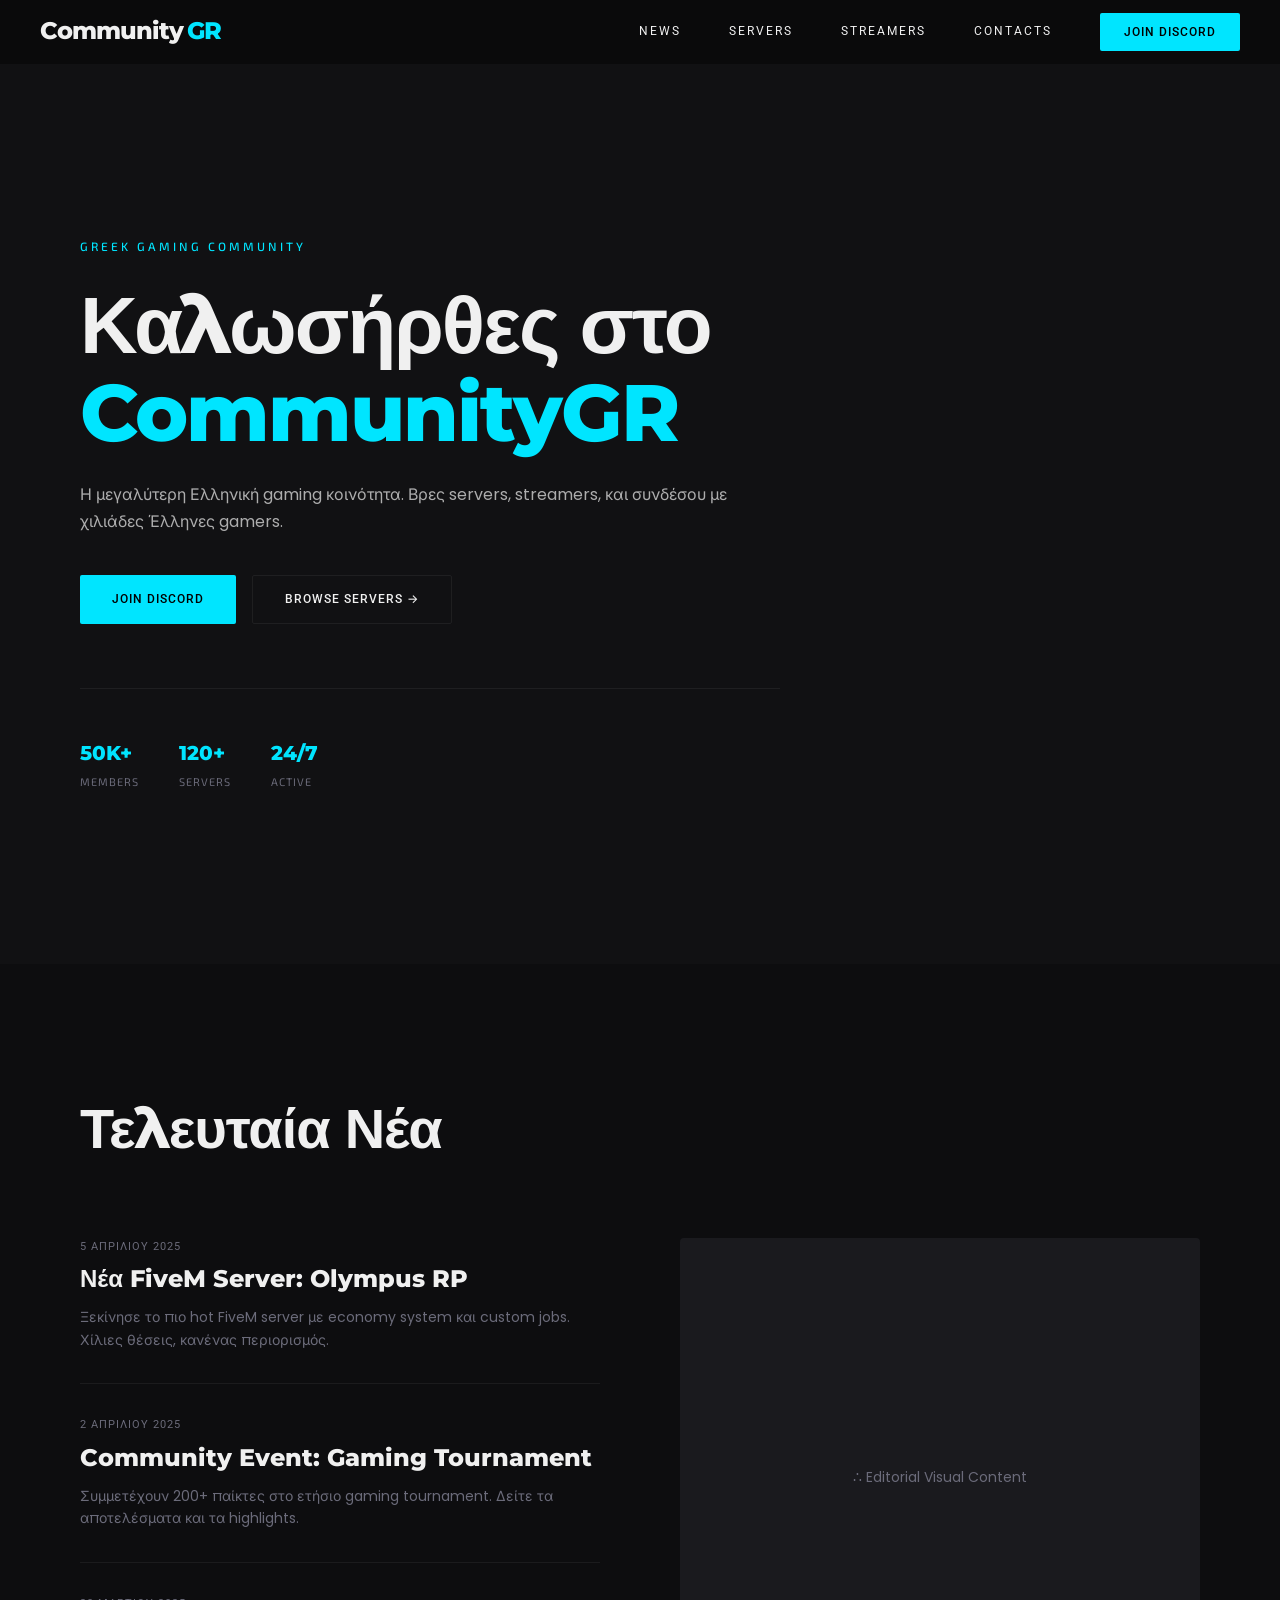
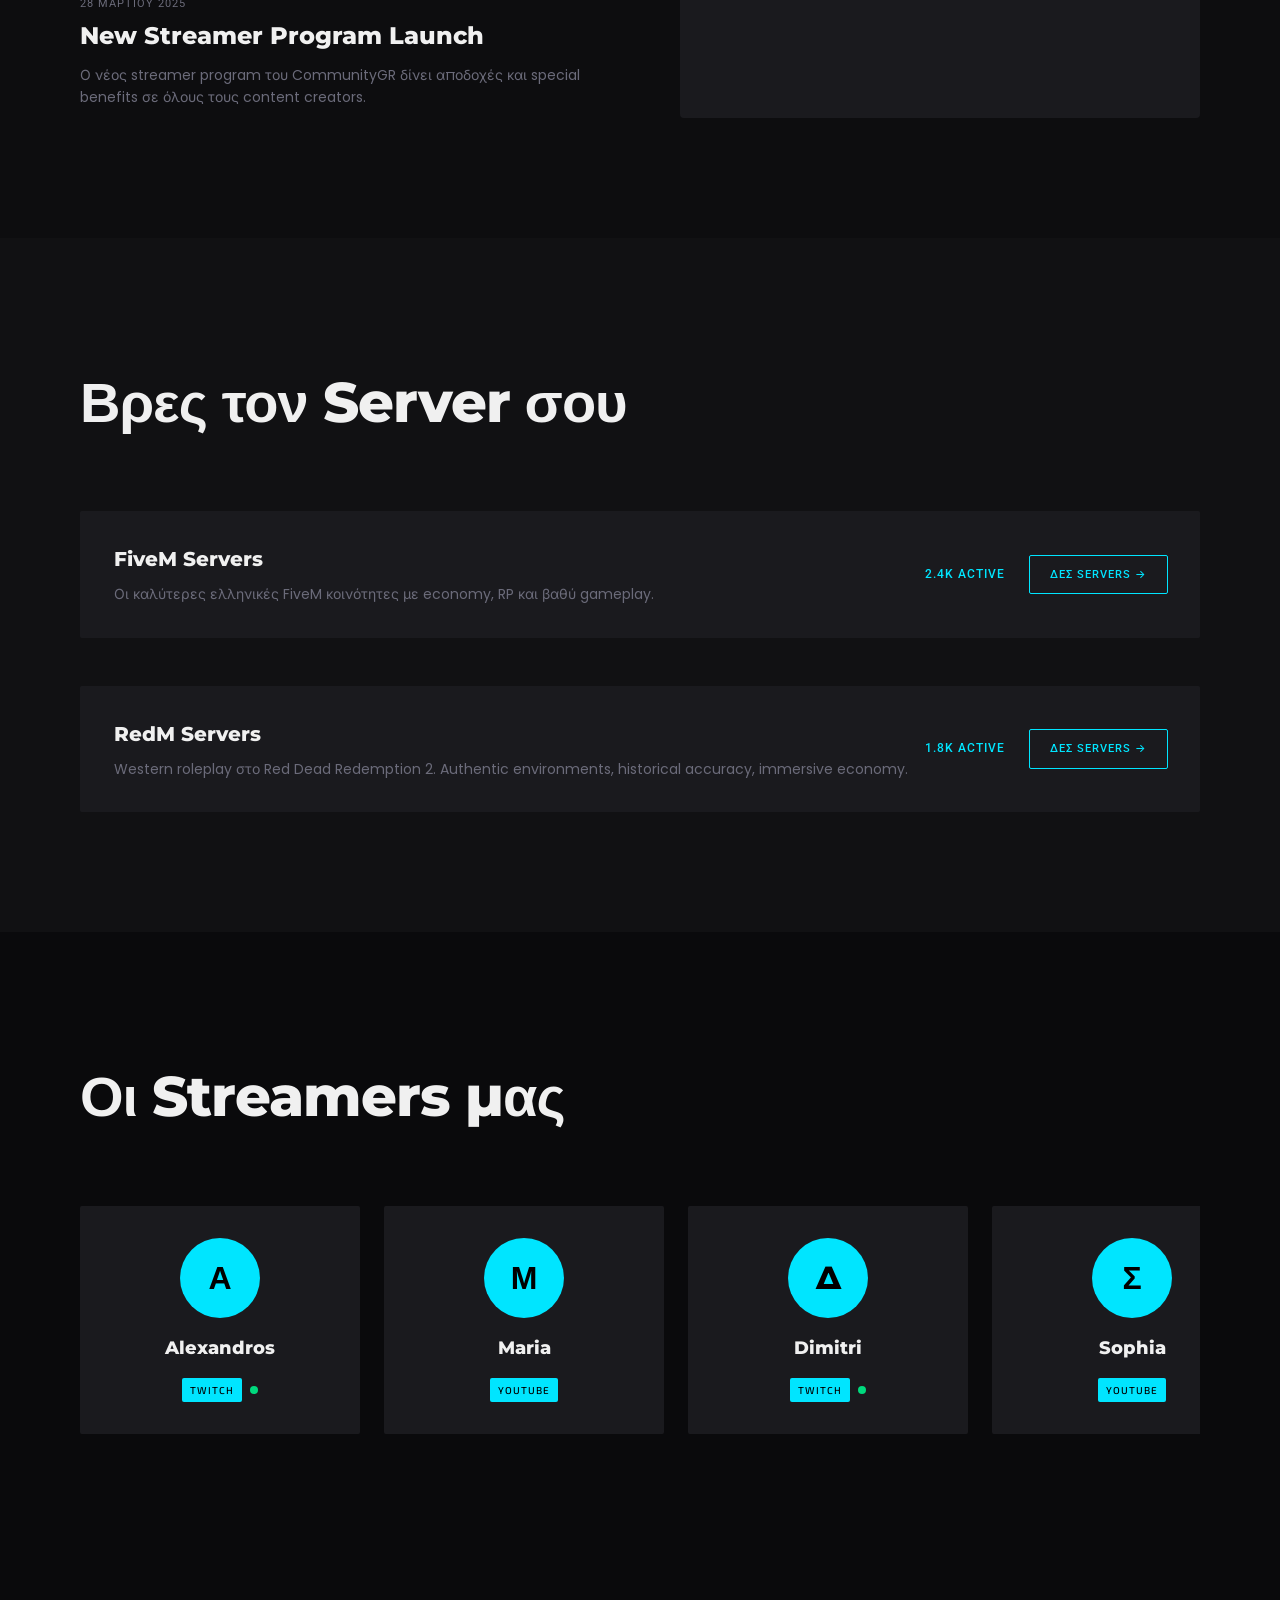
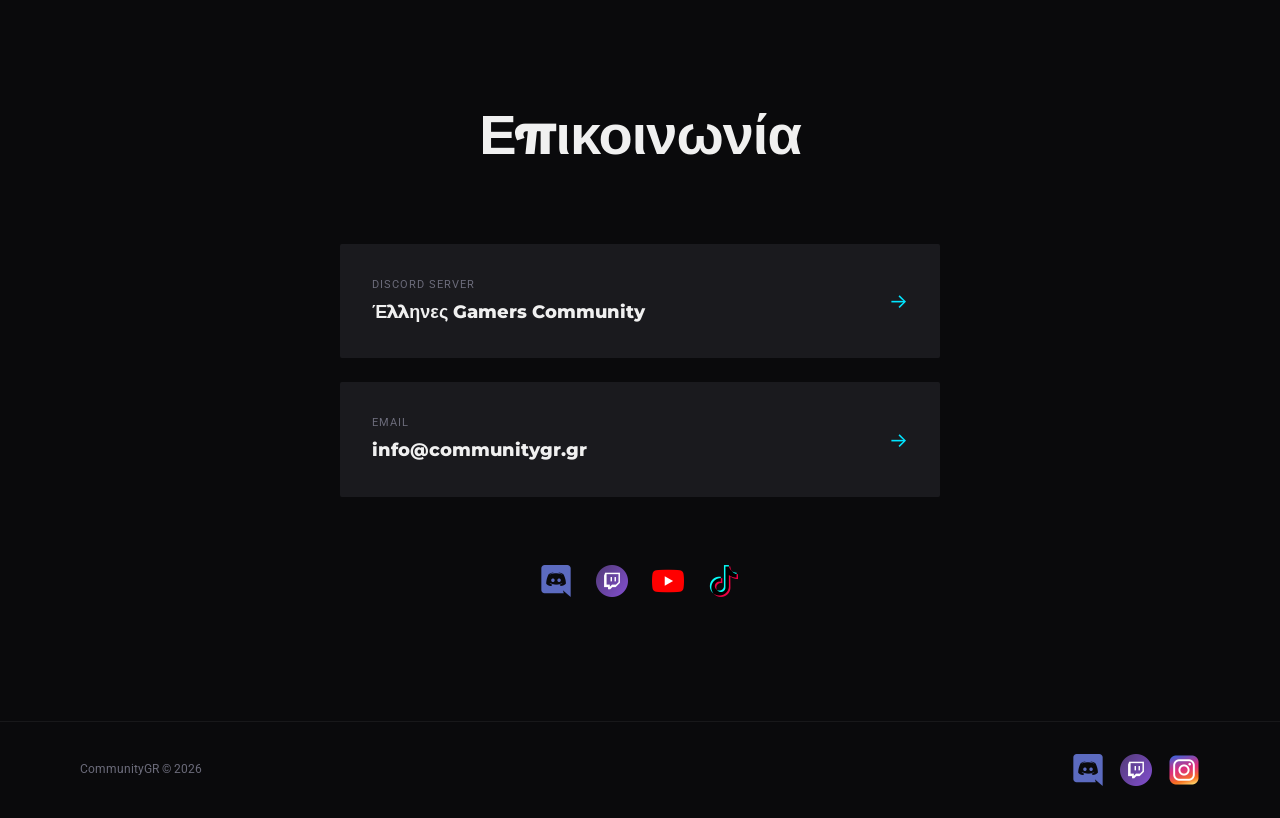
==== commit 372a1621: "Removed redm servers and moved all fivem servers to fivem-server section. Changed fonts" ====
--- a/index.html
+++ b/index.html
@@ -5,11 +5,16 @@
   <meta charset="UTF-8">
   <meta name="viewport" content="width=device-width, initial-scale=1.0">
   <title>CommunityGR - Ελληνική Gaming Κοινότητα</title>
+  <link rel="icon" type="image/x-icon" href="/Images/community_gr_logo.webp" />
+  <link rel="stylesheet" href="style.css">
+
   <link rel="preconnect" href="https://fonts.googleapis.com">
   <link rel="preconnect" href="https://fonts.gstatic.com" crossorigin>
-  <link href="https://fonts.googleapis.com/css2?family=Syne:wght@700;800&family=DM+Mono:wght@400;500&display=swap"
+  <link
+    href="https://fonts.googleapis.com/css2?family=Exo+2:ital,wght@0,100..900;1,100..900&family=Inter:ital,opsz,wght@0,14..32,100..900;1,14..32,100..900&family=Montserrat:ital,wght@0,100..900;1,100..900&family=Poppins:ital,wght@0,100;0,200;0,300;0,400;0,500;0,600;0,700;0,800;0,900;1,100;1,200;1,300;1,400;1,500;1,600;1,700;1,800;1,900&family=Roboto:ital,wght@0,100..900;1,100..900&display=swap"
     rel="stylesheet">
-  <link rel="stylesheet" href="style.css">
+
+
 </head>
 
 <body>
@@ -199,14 +204,14 @@
       <div class="social-icons">
         <a href="
           https://discord.com/invite/RTa2GsqWBu?fbclid=PAcGRvZgJleHRuA2FlbQIxMQBzcnRjBmFwcF9pZA85MzY2MTk3NDMzOTI0NTkAAaerjPEniW7eONDeOdFVOXUEyihHQu_g6jeMUl3bES6_EmfeO58uPYrrsif-_w_aem_T1N7ea26QIYCK8hLxETdoQ
-        " target="_blank" rel="noopener noreferrer" class="social-icon"
-          title="Discord">
+        " target="_blank" rel="noopener noreferrer" class="social-icon" title="Discord">
           <img src="Images/discord-logo.png" alt="Discord Logo" style="width: 32px; height: 32px;">
         </a>
         <a href="https://twitch.tv" target="_blank" rel="noopener noreferrer" class="social-icon" title="Twitch">
           <img src="Images/twitch-logo.png" alt="Twitch Logo" style="width: 32px; height: 32px;">
         </a>
-        <a href="https://www.youtube.com/@COMMUNITY_GR" target="_blank" rel="noopener noreferrer" class="social-icon" title="YouTube">
+        <a href="https://www.youtube.com/@COMMUNITY_GR" target="_blank" rel="noopener noreferrer" class="social-icon"
+          title="YouTube">
           <img src="Images/youtube-logo.png" alt="YouTube Logo" style="width: 32px; height: 32px;">
         </a>
         <a href="
@@ -226,14 +231,14 @@
     <div class="footer-right">
       <a href="
         https://discord.com/invite/RTa2GsqWBu?fbclid=PAcGRvZgJleHRuA2FlbQIxMQBzcnRjBmFwcF9pZA85MzY2MTk3NDMzOTI0NTkAAaerjPEniW7eONDeOdFVOXUEyihHQu_g6jeMUl3bES6_EmfeO58uPYrrsif-_w_aem_T1N7ea26QIYCK8hLxETdoQ
-      " target="_blank" rel="noopener noreferrer" class="footer-icon"
-        title="Discord">
+      " target="_blank" rel="noopener noreferrer" class="footer-icon" title="Discord">
         <img src="Images/discord-logo.png" alt="Discord Logo" style="width: 32px; height: 32px;">
       </a>
       <a href="https://twitch.tv" target="_blank" rel="noopener noreferrer" class="footer-icon" title="Twitch">
         <img src="Images/twitch-logo.png" alt="Twitch Logo" style="width: 32px; height: 32px;">
       </a>
-      <a href="https://www.instagram.com/communitygr/" target="_blank" rel="noopener noreferrer" class="footer-icon" title="Instagram">
+      <a href="https://www.instagram.com/communitygr/" target="_blank" rel="noopener noreferrer" class="footer-icon"
+        title="Instagram">
         <img src="Images/instagram-logo.png" alt="Instagram Logo" style="width: 32px; height: 32px;">
       </a>
     </div>
--- a/style.css
+++ b/style.css
@@ -1,865 +1,866 @@
-    * {
-      margin: 0;
-      padding: 0;
-      box-sizing: border-box;
-    }
-
-    :root {
-      --bg-void: #0a0a0c;
-      --bg-rail: #111113;
-      --bg-sidebar: #141416;
-      --bg-content: #0d0d0f;
-      --bg-hover: #1a1a1e;
-      --accent: #00e5ff;
-      --text-primary: #f0f0f0;
-      --text-muted: #6b6b7a;
-      --border: rgba(255, 255, 255, 0.06);
-    }
-
-    html,
-    body {
-      height: 100%;
-    }
-
-    body {
-      background: var(--bg-void);
-      color: var(--text-primary);
-      font-family: 'DM Mono', monospace;
-      font-size: 16px;
-      line-height: 1.6;
-    }
-
-    /* ========== NAVBAR ========== */
-    nav {
-      position: fixed;
-      top: 0;
-      left: 0;
-      right: 0;
-      height: 64px;
-      background: rgba(10, 10, 12, 0.7);
-      border-bottom: 1px solid transparent;
-      z-index: 1000;
-      transition: all 0.3s ease;
-      display: flex;
-      align-items: center;
-      justify-content: space-between;
-      padding: 0 40px;
-    }
-
-    nav.scrolled {
-      background: rgba(10, 10, 12, 0.95);
-      backdrop-filter: blur(12px);
-      border-bottom: 1px solid var(--border);
-    }
-
-    .nav-logo {
-      font-family: 'Syne', sans-serif;
-      font-size: 24px;
-      font-weight: 800;
-      letter-spacing: -1px;
-      display: flex;
-      align-items: center;
-      gap: 4px;
-    }
-
-    .nav-logo-gr {
-      color: var(--accent);
-    }
-
-    .nav-middle {
-      display: flex;
-      gap: 48px;
-      margin-left: auto;
-      margin-right: 48px;
-    }
-
-    .nav-link {
-      font-family: 'DM Mono', monospace;
-      font-size: 12px;
-      letter-spacing: 2px;
-      text-transform: uppercase;
-      color: var(--text-primary);
-      text-decoration: none;
-      transition: color 0.3s ease;
-    }
-
-    .nav-link:hover {
-      color: var(--accent);
-    }
-
-    .nav-cta {
-      background: var(--accent);
-      color: #000;
-      padding: 12px 24px;
-      border: none;
-      border-radius: 2px;
-      font-family: 'DM Mono', monospace;
-      font-size: 12px;
-      letter-spacing: 1px;
-      text-transform: uppercase;
-      font-weight: 500;
-      cursor: pointer;
-      transition: opacity 0.3s ease;
-    }
-
-    .nav-cta:hover {
-      opacity: 0.85;
-    }
-
-    .hamburger {
-      display: none;
-      flex-direction: column;
-      gap: 5px;
-      cursor: pointer;
-      background: none;
-      border: none;
-    }
-
-    .hamburger span {
-      width: 24px;
-      height: 2px;
-      background: var(--text-primary);
-      transition: all 0.3s ease;
-    }
-
-    /* Mobile menu overlay */
-    .mobile-menu {
-      display: none;
-      position: fixed;
-      top: 0;
-      left: 0;
-      right: 0;
-      bottom: 0;
-      background: rgba(10, 10, 12, 0.98);
-      z-index: 999;
-      flex-direction: column;
-      align-items: center;
-      justify-content: center;
-      gap: 32px;
-      backdrop-filter: blur(12px);
-    }
-
-    .mobile-menu.active {
-      display: flex;
-    }
-
-    .mobile-menu a,
-    .mobile-menu button {
-      font-size: 18px;
-      letter-spacing: 2px;
-      text-transform: uppercase;
-    }
-
-    .mobile-menu-close {
-      position: absolute;
-      top: 20px;
-      right: 20px;
-      background: none;
-      border: none;
-      color: var(--text-primary);
-      font-size: 28px;
-      cursor: pointer;
-    }
-
-    /* ========== HERO SECTION ========== */
-    .hero {
-      margin-top: 64px;
-      height: 100vh;
-      background: linear-gradient(rgba(0, 0, 0, 0.55), rgba(0, 0, 0, 0.55)),
-        url('https://images.unsplash.com/photo-1587202372775-e229f172b9d7?w=1920&q=80') center / cover no-repeat;
-      display: flex;
-      align-items: center;
-      justify-content: flex-start;
-      padding: 0 80px;
-    }
-
-    .hero-content {
-      max-width: 700px;
-    }
-
-    .hero-eyebrow {
-      font-family: 'DM Mono', monospace;
-      font-size: 12px;
-      letter-spacing: 3px;
-      text-transform: uppercase;
-      color: var(--accent);
-      margin-bottom: 24px;
-      font-weight: 500;
-    }
-
-    .hero-title {
-      font-family: 'Syne', sans-serif;
-      font-size: 80px;
-      font-weight: 800;
-      line-height: 1.1;
-      margin-bottom: 24px;
-      letter-spacing: -2px;
-    }
-
-    .hero-title-cyan {
-      color: var(--accent);
-    }
-
-    .hero-subtitle {
-      font-family: 'DM Mono', monospace;
-      font-size: 16px;
-      color: rgba(240, 240, 240, 0.7);
-      margin-bottom: 40px;
-      line-height: 1.7;
-    }
-
-    .hero-cta-group {
-      display: flex;
-      gap: 16px;
-      margin-bottom: 64px;
-    }
-
-    .cta-primary {
-      background: var(--accent);
-      color: #000;
-      padding: 14px 32px;
-      border: none;
-      border-radius: 2px;
-      font-family: 'DM Mono', monospace;
-      font-size: 12px;
-      letter-spacing: 1px;
-      text-transform: uppercase;
-      font-weight: 500;
-      cursor: pointer;
-      transition: opacity 0.3s ease;
-    }
-
-    .cta-primary:hover {
-      opacity: 0.85;
-    }
-
-    .cta-ghost {
-      background: transparent;
-      color: var(--text-primary);
-      padding: 14px 32px;
-      border: 1px solid var(--border);
-      border-radius: 2px;
-      font-family: 'DM Mono', monospace;
-      font-size: 12px;
-      letter-spacing: 1px;
-      text-transform: uppercase;
-      font-weight: 500;
-      cursor: pointer;
-      transition: all 0.3s ease;
-      text-decoration: none;
-      display: inline-block;
-    }
-
-    .cta-ghost:hover {
-      background: var(--bg-hover);
-      color: var(--accent);
-      border-color: var(--accent);
-    }
-
-    .hero-stats {
-      padding-top: 48px;
-      border-top: 1px solid var(--border);
-      display: flex;
-      gap: 40px;
-    }
-
-    .stat {
-      display: flex;
-      flex-direction: column;
-    }
-
-    .stat-number {
-      font-family: 'Syne', sans-serif;
-      font-size: 20px;
-      font-weight: 800;
-      color: var(--accent);
-      margin-bottom: 4px;
-    }
-
-    .stat-label {
-      font-family: 'DM Mono', monospace;
-      font-size: 11px;
-      letter-spacing: 1px;
-      text-transform: uppercase;
-      color: var(--text-muted);
-    }
-
-    /* ========== SECTIONS ========== */
-    section {
-      padding: 120px 80px;
-      /* alternating backgrounds */
-    }
-
-    section:nth-child(2) {
-      background: var(--bg-content);
-    }
-
-    section:nth-child(3) {
-      background: var(--bg-rail);
-    }
-
-    section:nth-child(4) {
-      background: var(--bg-content);
-    }
-
-    section:nth-child(5) {
-      background: var(--bg-rail);
-    }
-
-    .section-title {
-      font-family: 'Syne', sans-serif;
-      font-size: 56px;
-      font-weight: 800;
-      margin-bottom: 64px;
-      letter-spacing: -1px;
-    }
-
-    /* ========== NEWS SECTION ========== */
-    .news-wrapper {
-      display: grid;
-      grid-template-columns: 1fr 1fr;
-      gap: 80px;
-      align-items: start;
-    }
-
-    .news-list {
-      display: flex;
-      flex-direction: column;
-      gap: 32px;
-    }
-
-    .news-item {
-      padding-bottom: 32px;
-      border-bottom: 1px solid var(--border);
-    }
-
-    .news-item:last-child {
-      border-bottom: none;
-      padding-bottom: 0;
-    }
-
-    .news-date {
-      font-family: 'DM Mono', monospace;
-      font-size: 11px;
-      letter-spacing: 1px;
-      text-transform: uppercase;
-      color: var(--text-muted);
-      margin-bottom: 8px;
-    }
-
-    .news-headline {
-      font-family: 'Syne', sans-serif;
-      font-size: 24px;
-      font-weight: 800;
-      margin-bottom: 12px;
-      line-height: 1.3;
-    }
-
-    .news-desc {
-      font-family: 'DM Mono', monospace;
-      font-size: 14px;
-      color: var(--text-muted);
-      line-height: 1.6;
-    }
-
-    .news-visual {
-      background: var(--bg-hover);
-      height: 480px;
-      border-radius: 4px;
-      display: flex;
-      align-items: center;
-      justify-content: center;
-      color: var(--text-muted);
-      font-size: 14px;
-    }
-
-    /* ========== SERVERS PREVIEW SECTION ========== */
-    .servers-preview {
-      display: flex;
-      flex-direction: column;
-      gap: 48px;
-    }
-
-    .server-row {
-      padding: 32px;
-      background: var(--bg-hover);
-      border-radius: 2px;
-      display: flex;
-      justify-content: space-between;
-      align-items: center;
-      transition: all 0.3s ease;
-      border-left: 2px solid transparent;
-    }
-
-    .server-row:hover {
-      background: rgba(26, 26, 30, 0.8);
-      border-left: 2px solid var(--accent);
-    }
-
-    .server-info {
-      flex: 1;
-    }
-
-    .server-title {
-      font-family: 'Syne', sans-serif;
-      font-size: 20px;
-      font-weight: 800;
-      margin-bottom: 8px;
-    }
-
-    .server-desc {
-      font-family: 'DM Mono', monospace;
-      font-size: 14px;
-      color: var(--text-muted);
-    }
-
-    .server-meta {
-      display: flex;
-      gap: 24px;
-      align-items: center;
-    }
-
-    .player-count {
-      font-family: 'DM Mono', monospace;
-      font-size: 12px;
-      letter-spacing: 1px;
-      text-transform: uppercase;
-      color: var(--accent);
-      font-weight: 500;
-    }
-
-    .server-cta {
-      background: transparent;
-      color: var(--accent);
-      padding: 10px 20px;
-      border: 1px solid var(--accent);
-      border-radius: 2px;
-      font-family: 'DM Mono', monospace;
-      font-size: 11px;
-      letter-spacing: 1px;
-      text-transform: uppercase;
-      font-weight: 500;
-      cursor: pointer;
-      white-space: nowrap;
-      transition: all 0.3s ease;
-      text-decoration: none;
-      display: inline-block;
-    }
-
-    .server-cta:hover {
-      background: var(--accent);
-      color: #000;
-    }
-
-    .servers-link {
-      color: var(--accent);
-      text-decoration: none;
-      transition: opacity 0.3s ease;
-    }
-
-    .servers-link:hover {
-      opacity: 0.8;
-    }
-
-    /* ========== STREAMERS SECTION ========== */
-    .streamers-scroll {
-      display: flex;
-      gap: 24px;
-      overflow-x: auto;
-      padding-bottom: 16px;
-    }
-
-    .streamers-scroll::-webkit-scrollbar {
-      height: 4px;
-    }
-
-    .streamers-scroll::-webkit-scrollbar-track {
-      background: var(--bg-content);
-    }
-
-    .streamers-scroll::-webkit-scrollbar-thumb {
-      background: var(--accent);
-      border-radius: 4px;
-    }
-
-    .streamer-card {
-      flex: 0 0 auto;
-      width: 280px;
-      padding: 32px;
-      background: var(--bg-hover);
-      border-radius: 2px;
-      display: flex;
-      flex-direction: column;
-      align-items: center;
-      gap: 16px;
-      text-align: center;
-      transition: all 0.3s ease;
-    }
-
-    .streamer-card:hover {
-      background: rgba(26, 26, 30, 0.8);
-      transform: translateY(-4px);
-    }
-
-    .streamer-avatar {
-      width: 80px;
-      height: 80px;
-      border-radius: 50%;
-      background: var(--accent);
-      display: flex;
-      align-items: center;
-      justify-content: center;
-      color: #000;
-      font-family: 'Syne', sans-serif;
-      font-size: 32px;
-      font-weight: 800;
-      overflow: hidden;
-    }
-
-    .streamer-name {
-      font-family: 'Syne', sans-serif;
-      font-size: 18px;
-      font-weight: 800;
-    }
-
-    .streamer-platform {
-      font-family: 'DM Mono', monospace;
-      font-size: 11px;
-      letter-spacing: 1px;
-      text-transform: uppercase;
-      color: var(--text-muted);
-      display: flex;
-      gap: 8px;
-      justify-content: center;
-      align-items: center;
-    }
-
-    .platform-badge {
-      background: var(--accent);
-      color: #000;
-      padding: 4px 8px;
-      border-radius: 2px;
-      font-size: 10px;
-      font-weight: 500;
-    }
-
-    .live-dot {
-      width: 8px;
-      height: 8px;
-      background: #00d97e;
-      border-radius: 50%;
-      display: inline-block;
-      animation: pulse 2s infinite;
-    }
-
-    @keyframes pulse {
-
-      0%,
-      100% {
-        opacity: 1;
-      }
-
-      50% {
-        opacity: 0.5;
-      }
-    }
-
-    /* ========== CONTACTS SECTION ========== */
-    .contacts-wrapper {
-      text-align: center;
-      max-width: 600px;
-      margin: 0 auto;
-    }
-
-    .contacts-wrapper .section-title {
-      margin-bottom: 64px;
-    }
-
-    .contact-rows {
-      display: flex;
-      flex-direction: column;
-      gap: 24px;
-      margin-bottom: 64px;
-    }
-
-    .contact-row {
-      padding: 32px;
-      background: var(--bg-hover);
-      border-radius: 2px;
-      display: flex;
-      justify-content: space-between;
-      align-items: center;
-      transition: all 0.3s ease;
-      text-decoration: none;
-      color: var(--text-primary);
-      cursor: pointer;
-    }
-
-    .contact-row:hover {
-      background: rgba(26, 26, 30, 0.8);
-      transform: translateX(4px);
-    }
-
-    .contact-method {
-      text-align: left;
-    }
-
-    .contact-label {
-      font-family: 'DM Mono', monospace;
-      font-size: 11px;
-      letter-spacing: 1px;
-      text-transform: uppercase;
-      color: var(--text-muted);
-      margin-bottom: 4px;
-    }
-
-    .contact-value {
-      font-family: 'Syne', sans-serif;
-      font-size: 18px;
-      font-weight: 800;
-    }
-
-    .contact-icon {
-      color: var(--accent);
-      font-size: 20px;
-    }
-
-    .social-icons {
-      display: flex;
-      gap: 16px;
-      justify-content: center;
-    }
-
-    .social-icon {
-      width: 40px;
-      height: 40px;
-      border-radius: 50%;
-      display: flex;
-      align-items: center;
-      justify-content: center;
-      transition: all 0.3s ease;
-      cursor: pointer;
-    }
-
-    .social-icon:hover {
-      background: var(--accent);
-      color: #000;
-    }
-
-    .social-icon svg {
-      width: 20px;
-      height: 20px;
-      fill: currentColor;
-    }
-
-    /* ========== FOOTER ========== */
-    footer {
-      background: var(--bg-void);
-      padding: 32px 80px;
-      border-top: 1px solid var(--border);
-      display: flex;
-      justify-content: space-between;
-      align-items: center;
-    }
-
-    .footer-left {
-      font-family: 'DM Mono', monospace;
-      font-size: 12px;
-      color: var(--text-muted);
-    }
-
-    .footer-right {
-      display: flex;
-      gap: 16px;
-    }
-
-    .footer-icon {
-      width: 32px;
-      height: 32px;
-      border-radius: 50%;
-      display: flex;
-      align-items: center;
-      justify-content: center;
-      transition: all 0.3s ease;
-      cursor: pointer;
-    }
-
-    .footer-icon:hover {
-      background: var(--accent);
-      color: #000;
-    }
-
-    .footer-icon svg {
-      width: 16px;
-      height: 16px;
-      fill: currentColor;
-    }
-
-    /* ========== MOBILE RESPONSIVE ========== */
-    @media (max-width: 1024px) {
-      .hero {
-        padding: 0 40px;
-      }
-
-      section {
-        padding: 80px 40px;
-      }
-
-      footer {
-        padding: 24px 40px;
-      }
-
-      .news-wrapper {
-        grid-template-columns: 1fr;
-        gap: 48px;
-      }
-
-      .hero-title {
-        font-size: 56px;
-      }
-    }
-
-    @media (max-width: 768px) {
-      .nav-middle {
-        display: none;
-      }
-
-      .hamburger {
-        display: flex;
-      }
-
-      .nav-cta {
-        padding: 10px 16px;
-        font-size: 11px;
-      }
-
-      .hero {
-        padding: 0 20px;
-        margin-top: 64px;
-        height: auto;
-        min-height: 100vh;
-        justify-content: flex-start;
-        align-items: flex-start;
-        padding-top: 80px;
-      }
-
-      .hero-content {
-        max-width: 100%;
-      }
-
-      .hero-title {
-        font-size: 36px;
-      }
-
-      .hero-subtitle {
-        font-size: 14px;
-      }
-
-      .hero-cta-group {
-        flex-direction: column;
-      }
-
-      .cta-primary,
-      .cta-ghost {
-        width: 100%;
-        text-align: center;
-      }
-
-      .hero-stats {
-        flex-direction: column;
-        gap: 24px;
-      }
-
-      section {
-        padding: 60px 20px;
-      }
-
-      .section-title {
-        font-size: 36px;
-        margin-bottom: 40px;
-      }
-
-      .news-wrapper {
-        grid-template-columns: 1fr;
-      }
-
-      .server-row {
-        flex-direction: column;
-        align-items: flex-start;
-        gap: 16px;
-      }
-
-      .server-meta {
-        justify-content: space-between;
-        width: 100%;
-      }
-
-      .streamers-scroll {
-        gap: 16px;
-      }
-
-      .streamer-card {
-        width: 240px;
-      }
-
-      footer {
-        flex-direction: column;
-        gap: 24px;
-        text-align: center;
-      }
-
-      .footer-right {
-        width: 100%;
-        justify-content: center;
-      }
-    }
-
-    @media (max-width: 480px) {
-      nav {
-        padding: 0 16px;
-      }
-
-      .nav-logo {
-        font-size: 18px;
-      }
-
-      .hero {
-        padding: 0 16px;
-        padding-top: 60px;
-      }
-
-      .hero-title {
-        font-size: 28px;
-      }
-
-      .hero-eyebrow {
-        font-size: 10px;
-      }
-
-      .hero-subtitle {
-        font-size: 13px;
-      }
-
-      section {
-        padding: 40px 16px;
-      }
-
-      .section-title {
-        font-size: 28px;
-        margin-bottom: 32px;
-      }
-
-      .server-row,
-      .contact-row {
-        padding: 20px;
-      }
-
-      .streamer-card {
-        width: 200px;
-        padding: 20px;
-      }
-
-      footer {
-        padding: 16px;
-      }
-    }+* {
+  margin: 0;
+  padding: 0;
+  box-sizing: border-box;
+}
+
+:root {
+  --bg-void: #0a0a0c;
+  --bg-rail: #111113;
+  --bg-sidebar: #141416;
+  --bg-content: #0d0d0f;
+  --bg-hover: #1a1a1e;
+  --accent: #00e5ff;
+  --text-primary: #f0f0f0;
+  --text-muted: #6b6b7a;
+  --border: rgba(255, 255, 255, 0.06);
+}
+
+html,
+body {
+  height: 100%;
+}
+
+body {
+  background: var(--bg-void);
+  color: var(--text-primary);
+  font-family: "Poppins", "Inter", "Roboto", sans-serif;
+  font-size: 16px;
+  line-height: 1.6;
+}
+
+/* ========== NAVBAR ========== */
+nav {
+  position: fixed;
+  top: 0;
+  left: 0;
+  right: 0;
+  height: 64px;
+  background: rgba(10, 10, 12, 0.7);
+  border-bottom: 1px solid transparent;
+  z-index: 1000;
+  transition: all 0.3s ease;
+  display: flex;
+  align-items: center;
+  justify-content: space-between;
+  padding: 0 40px;
+}
+
+nav.scrolled {
+  background: rgba(10, 10, 12, 0.95);
+  backdrop-filter: blur(12px);
+  border-bottom: 1px solid var(--border);
+}
+
+.nav-logo {
+  font-family: "Montserrat", "Exo 2", sans-serif;
+  font-size: 24px;
+  font-weight: 800;
+  letter-spacing: -1px;
+  display: flex;
+  align-items: center;
+  gap: 4px;
+}
+
+.nav-logo-gr {
+  color: var(--accent);
+}
+
+.nav-middle {
+  display: flex;
+  gap: 48px;
+  margin-left: auto;
+  margin-right: 48px;
+}
+
+.nav-link {
+  font-family: "Roboto", "Inter", sans-serif;
+  font-size: 12px;
+  letter-spacing: 2px;
+  text-transform: uppercase;
+  color: var(--text-primary);
+  text-decoration: none;
+  transition: color 0.3s ease;
+}
+
+.nav-link:hover {
+  color: var(--accent);
+}
+
+.nav-cta {
+  background: var(--accent);
+  color: #000;
+  padding: 12px 24px;
+  border: none;
+  border-radius: 2px;
+  font-family: "Roboto", "Inter", sans-serif;
+  font-size: 12px;
+  letter-spacing: 1px;
+  text-transform: uppercase;
+  font-weight: 500;
+  cursor: pointer;
+  transition: opacity 0.3s ease;
+}
+
+.nav-cta:hover {
+  opacity: 0.85;
+}
+
+.hamburger {
+  display: none;
+  flex-direction: column;
+  gap: 5px;
+  cursor: pointer;
+  background: none;
+  border: none;
+}
+
+.hamburger span {
+  width: 24px;
+  height: 2px;
+  background: var(--text-primary);
+  transition: all 0.3s ease;
+}
+
+/* Mobile menu overlay */
+.mobile-menu {
+  display: none;
+  position: fixed;
+  top: 0;
+  left: 0;
+  right: 0;
+  bottom: 0;
+  background: rgba(10, 10, 12, 0.98);
+  z-index: 999;
+  flex-direction: column;
+  align-items: center;
+  justify-content: center;
+  gap: 32px;
+  backdrop-filter: blur(12px);
+}
+
+.mobile-menu.active {
+  display: flex;
+}
+
+.mobile-menu a,
+.mobile-menu button {
+  font-size: 18px;
+  letter-spacing: 2px;
+  text-transform: uppercase;
+}
+
+.mobile-menu-close {
+  position: absolute;
+  top: 20px;
+  right: 20px;
+  background: none;
+  border: none;
+  color: var(--text-primary);
+  font-size: 28px;
+  cursor: pointer;
+}
+
+/* ========== HERO SECTION ========== */
+.hero {
+  margin-top: 64px;
+  height: 100vh;
+  background:
+    linear-gradient(rgba(0, 0, 0, 0.55), rgba(0, 0, 0, 0.55)),
+    url("https://images.unsplash.com/photo-1587202372775-e229f172b9d7?w=1920&q=80")
+      center / cover no-repeat;
+  display: flex;
+  align-items: center;
+  justify-content: flex-start;
+  padding: 0 80px;
+}
+
+.hero-content {
+  max-width: 700px;
+}
+
+.hero-eyebrow {
+  font-family: "Exo 2", "Inter", sans-serif;
+  font-size: 12px;
+  letter-spacing: 3px;
+  text-transform: uppercase;
+  color: var(--accent);
+  margin-bottom: 24px;
+  font-weight: 500;
+}
+
+.hero-title {
+  font-family: "Montserrat", "Exo 2", sans-serif;
+  font-size: 80px;
+  font-weight: 800;
+  line-height: 1.1;
+  margin-bottom: 24px;
+  letter-spacing: -2px;
+}
+
+.hero-title-cyan {
+  color: var(--accent);
+}
+
+.hero-subtitle {
+  font-family: "Poppins", "Inter", sans-serif;
+  font-size: 16px;
+  color: rgba(240, 240, 240, 0.7);
+  margin-bottom: 40px;
+  line-height: 1.7;
+}
+
+.hero-cta-group {
+  display: flex;
+  gap: 16px;
+  margin-bottom: 64px;
+}
+
+.cta-primary {
+  background: var(--accent);
+  color: #000;
+  padding: 14px 32px;
+  border: none;
+  border-radius: 2px;
+  font-family: "Roboto", "Inter", sans-serif;
+  font-size: 12px;
+  letter-spacing: 1px;
+  text-transform: uppercase;
+  font-weight: 500;
+  cursor: pointer;
+  transition: opacity 0.3s ease;
+}
+
+.cta-primary:hover {
+  opacity: 0.85;
+}
+
+.cta-ghost {
+  background: transparent;
+  color: var(--text-primary);
+  padding: 14px 32px;
+  border: 1px solid var(--border);
+  border-radius: 2px;
+  font-family: "Roboto", "Inter", sans-serif;
+  font-size: 12px;
+  letter-spacing: 1px;
+  text-transform: uppercase;
+  font-weight: 500;
+  cursor: pointer;
+  transition: all 0.3s ease;
+  text-decoration: none;
+  display: inline-block;
+}
+
+.cta-ghost:hover {
+  background: var(--bg-hover);
+  color: var(--accent);
+  border-color: var(--accent);
+}
+
+.hero-stats {
+  padding-top: 48px;
+  border-top: 1px solid var(--border);
+  display: flex;
+  gap: 40px;
+}
+
+.stat {
+  display: flex;
+  flex-direction: column;
+}
+
+.stat-number {
+  font-family: "Montserrat", "Exo 2", sans-serif;
+  font-size: 20px;
+  font-weight: 800;
+  color: var(--accent);
+  margin-bottom: 4px;
+}
+
+.stat-label {
+  font-family: "Exo 2", "Inter", sans-serif;
+  font-size: 11px;
+  letter-spacing: 1px;
+  text-transform: uppercase;
+  color: var(--text-muted);
+}
+
+/* ========== SECTIONS ========== */
+section {
+  padding: 120px 80px;
+  /* alternating backgrounds */
+}
+
+section:nth-child(2) {
+  background: var(--bg-content);
+}
+
+section:nth-child(3) {
+  background: var(--bg-rail);
+}
+
+section:nth-child(4) {
+  background: var(--bg-content);
+}
+
+section:nth-child(5) {
+  background: var(--bg-rail);
+}
+
+.section-title {
+  font-family: "Montserrat", "Exo 2", sans-serif;
+  font-size: 56px;
+  font-weight: 800;
+  margin-bottom: 64px;
+  letter-spacing: -1px;
+}
+
+/* ========== NEWS SECTION ========== */
+.news-wrapper {
+  display: grid;
+  grid-template-columns: 1fr 1fr;
+  gap: 80px;
+  align-items: start;
+}
+
+.news-list {
+  display: flex;
+  flex-direction: column;
+  gap: 32px;
+}
+
+.news-item {
+  padding-bottom: 32px;
+  border-bottom: 1px solid var(--border);
+}
+
+.news-item:last-child {
+  border-bottom: none;
+  padding-bottom: 0;
+}
+
+.news-date {
+  font-family: "Roboto", "Inter", sans-serif;
+  font-size: 11px;
+  letter-spacing: 1px;
+  text-transform: uppercase;
+  color: var(--text-muted);
+  margin-bottom: 8px;
+}
+
+.news-headline {
+  font-family: "Montserrat", "Exo 2", sans-serif;
+  font-size: 24px;
+  font-weight: 800;
+  margin-bottom: 12px;
+  line-height: 1.3;
+}
+
+.news-desc {
+  font-family: "Poppins", "Inter", sans-serif;
+  font-size: 14px;
+  color: var(--text-muted);
+  line-height: 1.6;
+}
+
+.news-visual {
+  background: var(--bg-hover);
+  height: 480px;
+  border-radius: 4px;
+  display: flex;
+  align-items: center;
+  justify-content: center;
+  color: var(--text-muted);
+  font-size: 14px;
+}
+
+/* ========== SERVERS PREVIEW SECTION ========== */
+.servers-preview {
+  display: flex;
+  flex-direction: column;
+  gap: 48px;
+}
+
+.server-row {
+  padding: 32px;
+  background: var(--bg-hover);
+  border-radius: 2px;
+  display: flex;
+  justify-content: space-between;
+  align-items: center;
+  transition: all 0.3s ease;
+  border-left: 2px solid transparent;
+}
+
+.server-row:hover {
+  background: rgba(26, 26, 30, 0.8);
+  border-left: 2px solid var(--accent);
+}
+
+.server-info {
+  flex: 1;
+}
+
+.server-title {
+  font-family: "Montserrat", "Exo 2", sans-serif;
+  font-size: 20px;
+  font-weight: 800;
+  margin-bottom: 8px;
+}
+
+.server-desc {
+  font-family: "Poppins", "Inter", sans-serif;
+  font-size: 14px;
+  color: var(--text-muted);
+}
+
+.server-meta {
+  display: flex;
+  gap: 24px;
+  align-items: center;
+}
+
+.player-count {
+  font-family: "Roboto", "Inter", sans-serif;
+  font-size: 12px;
+  letter-spacing: 1px;
+  text-transform: uppercase;
+  color: var(--accent);
+  font-weight: 500;
+}
+
+.server-cta {
+  background: transparent;
+  color: var(--accent);
+  padding: 10px 20px;
+  border: 1px solid var(--accent);
+  border-radius: 2px;
+  font-family: "Roboto", "Inter", sans-serif;
+  font-size: 11px;
+  letter-spacing: 1px;
+  text-transform: uppercase;
+  font-weight: 500;
+  cursor: pointer;
+  white-space: nowrap;
+  transition: all 0.3s ease;
+  text-decoration: none;
+  display: inline-block;
+}
+
+.server-cta:hover {
+  background: var(--accent);
+  color: #000;
+}
+
+.servers-link {
+  color: var(--accent);
+  text-decoration: none;
+  transition: opacity 0.3s ease;
+}
+
+.servers-link:hover {
+  opacity: 0.8;
+}
+
+/* ========== STREAMERS SECTION ========== */
+.streamers-scroll {
+  display: flex;
+  gap: 24px;
+  overflow-x: auto;
+  padding-bottom: 16px;
+}
+
+.streamers-scroll::-webkit-scrollbar {
+  height: 4px;
+}
+
+.streamers-scroll::-webkit-scrollbar-track {
+  background: var(--bg-content);
+}
+
+.streamers-scroll::-webkit-scrollbar-thumb {
+  background: var(--accent);
+  border-radius: 4px;
+}
+
+.streamer-card {
+  flex: 0 0 auto;
+  width: 280px;
+  padding: 32px;
+  background: var(--bg-hover);
+  border-radius: 2px;
+  display: flex;
+  flex-direction: column;
+  align-items: center;
+  gap: 16px;
+  text-align: center;
+  transition: all 0.3s ease;
+}
+
+.streamer-card:hover {
+  background: rgba(26, 26, 30, 0.8);
+  transform: translateY(-4px);
+}
+
+.streamer-avatar {
+  width: 80px;
+  height: 80px;
+  border-radius: 50%;
+  background: var(--accent);
+  display: flex;
+  align-items: center;
+  justify-content: center;
+  color: #000;
+  font-family: "Montserrat", "Exo 2", sans-serif;
+  font-size: 32px;
+  font-weight: 800;
+  overflow: hidden;
+}
+
+.streamer-name {
+  font-family: "Montserrat", "Exo 2", sans-serif;
+  font-size: 18px;
+  font-weight: 800;
+}
+
+.streamer-platform {
+  font-family: "Exo 2", "Inter", sans-serif;
+  font-size: 11px;
+  letter-spacing: 1px;
+  text-transform: uppercase;
+  color: var(--text-muted);
+  display: flex;
+  gap: 8px;
+  justify-content: center;
+  align-items: center;
+}
+
+.platform-badge {
+  background: var(--accent);
+  color: #000;
+  padding: 4px 8px;
+  border-radius: 2px;
+  font-size: 10px;
+  font-weight: 500;
+}
+
+.live-dot {
+  width: 8px;
+  height: 8px;
+  background: #00d97e;
+  border-radius: 50%;
+  display: inline-block;
+  animation: pulse 2s infinite;
+}
+
+@keyframes pulse {
+  0%,
+  100% {
+    opacity: 1;
+  }
+
+  50% {
+    opacity: 0.5;
+  }
+}
+
+/* ========== CONTACTS SECTION ========== */
+.contacts-wrapper {
+  text-align: center;
+  max-width: 600px;
+  margin: 0 auto;
+}
+
+.contacts-wrapper .section-title {
+  margin-bottom: 64px;
+}
+
+.contact-rows {
+  display: flex;
+  flex-direction: column;
+  gap: 24px;
+  margin-bottom: 64px;
+}
+
+.contact-row {
+  padding: 32px;
+  background: var(--bg-hover);
+  border-radius: 2px;
+  display: flex;
+  justify-content: space-between;
+  align-items: center;
+  transition: all 0.3s ease;
+  text-decoration: none;
+  color: var(--text-primary);
+  cursor: pointer;
+}
+
+.contact-row:hover {
+  background: rgba(26, 26, 30, 0.8);
+  transform: translateX(4px);
+}
+
+.contact-method {
+  text-align: left;
+}
+
+.contact-label {
+  font-family: "Roboto", "Inter", sans-serif;
+  font-size: 11px;
+  letter-spacing: 1px;
+  text-transform: uppercase;
+  color: var(--text-muted);
+  margin-bottom: 4px;
+}
+
+.contact-value {
+  font-family: "Montserrat", "Exo 2", sans-serif;
+  font-size: 18px;
+  font-weight: 800;
+}
+
+.contact-icon {
+  color: var(--accent);
+  font-size: 20px;
+}
+
+.social-icons {
+  display: flex;
+  gap: 16px;
+  justify-content: center;
+}
+
+.social-icon {
+  width: 40px;
+  height: 40px;
+  border-radius: 50%;
+  display: flex;
+  align-items: center;
+  justify-content: center;
+  transition: all 0.3s ease;
+  cursor: pointer;
+}
+
+.social-icon:hover {
+  background: var(--accent);
+  color: #000;
+}
+
+.social-icon svg {
+  width: 20px;
+  height: 20px;
+  fill: currentColor;
+}
+
+/* ========== FOOTER ========== */
+footer {
+  background: var(--bg-void);
+  padding: 32px 80px;
+  border-top: 1px solid var(--border);
+  display: flex;
+  justify-content: space-between;
+  align-items: center;
+}
+
+.footer-left {
+  font-family: "Roboto", "Inter", sans-serif;
+  font-size: 12px;
+  color: var(--text-muted);
+}
+
+.footer-right {
+  display: flex;
+  gap: 16px;
+}
+
+.footer-icon {
+  width: 32px;
+  height: 32px;
+  border-radius: 50%;
+  display: flex;
+  align-items: center;
+  justify-content: center;
+  transition: all 0.3s ease;
+  cursor: pointer;
+}
+
+.footer-icon:hover {
+  background: var(--accent);
+  color: #000;
+}
+
+.footer-icon svg {
+  width: 16px;
+  height: 16px;
+  fill: currentColor;
+}
+
+/* ========== MOBILE RESPONSIVE ========== */
+@media (max-width: 1024px) {
+  .hero {
+    padding: 0 40px;
+  }
+
+  section {
+    padding: 80px 40px;
+  }
+
+  footer {
+    padding: 24px 40px;
+  }
+
+  .news-wrapper {
+    grid-template-columns: 1fr;
+    gap: 48px;
+  }
+
+  .hero-title {
+    font-size: 56px;
+  }
+}
+
+@media (max-width: 768px) {
+  .nav-middle {
+    display: none;
+  }
+
+  .hamburger {
+    display: flex;
+  }
+
+  .nav-cta {
+    padding: 10px 16px;
+    font-size: 11px;
+  }
+
+  .hero {
+    padding: 0 20px;
+    margin-top: 64px;
+    height: auto;
+    min-height: 100vh;
+    justify-content: flex-start;
+    align-items: flex-start;
+    padding-top: 80px;
+  }
+
+  .hero-content {
+    max-width: 100%;
+  }
+
+  .hero-title {
+    font-size: 36px;
+  }
+
+  .hero-subtitle {
+    font-size: 14px;
+  }
+
+  .hero-cta-group {
+    flex-direction: column;
+  }
+
+  .cta-primary,
+  .cta-ghost {
+    width: 100%;
+    text-align: center;
+  }
+
+  .hero-stats {
+    flex-direction: column;
+    gap: 24px;
+  }
+
+  section {
+    padding: 60px 20px;
+  }
+
+  .section-title {
+    font-size: 36px;
+    margin-bottom: 40px;
+  }
+
+  .news-wrapper {
+    grid-template-columns: 1fr;
+  }
+
+  .server-row {
+    flex-direction: column;
+    align-items: flex-start;
+    gap: 16px;
+  }
+
+  .server-meta {
+    justify-content: space-between;
+    width: 100%;
+  }
+
+  .streamers-scroll {
+    gap: 16px;
+  }
+
+  .streamer-card {
+    width: 240px;
+  }
+
+  footer {
+    flex-direction: column;
+    gap: 24px;
+    text-align: center;
+  }
+
+  .footer-right {
+    width: 100%;
+    justify-content: center;
+  }
+}
+
+@media (max-width: 480px) {
+  nav {
+    padding: 0 16px;
+  }
+
+  .nav-logo {
+    font-size: 18px;
+  }
+
+  .hero {
+    padding: 0 16px;
+    padding-top: 60px;
+  }
+
+  .hero-title {
+    font-size: 28px;
+  }
+
+  .hero-eyebrow {
+    font-size: 10px;
+  }
+
+  .hero-subtitle {
+    font-size: 13px;
+  }
+
+  section {
+    padding: 40px 16px;
+  }
+
+  .section-title {
+    font-size: 28px;
+    margin-bottom: 32px;
+  }
+
+  .server-row,
+  .contact-row {
+    padding: 20px;
+  }
+
+  .streamer-card {
+    width: 200px;
+    padding: 20px;
+  }
+
+  footer {
+    padding: 16px;
+  }
+}
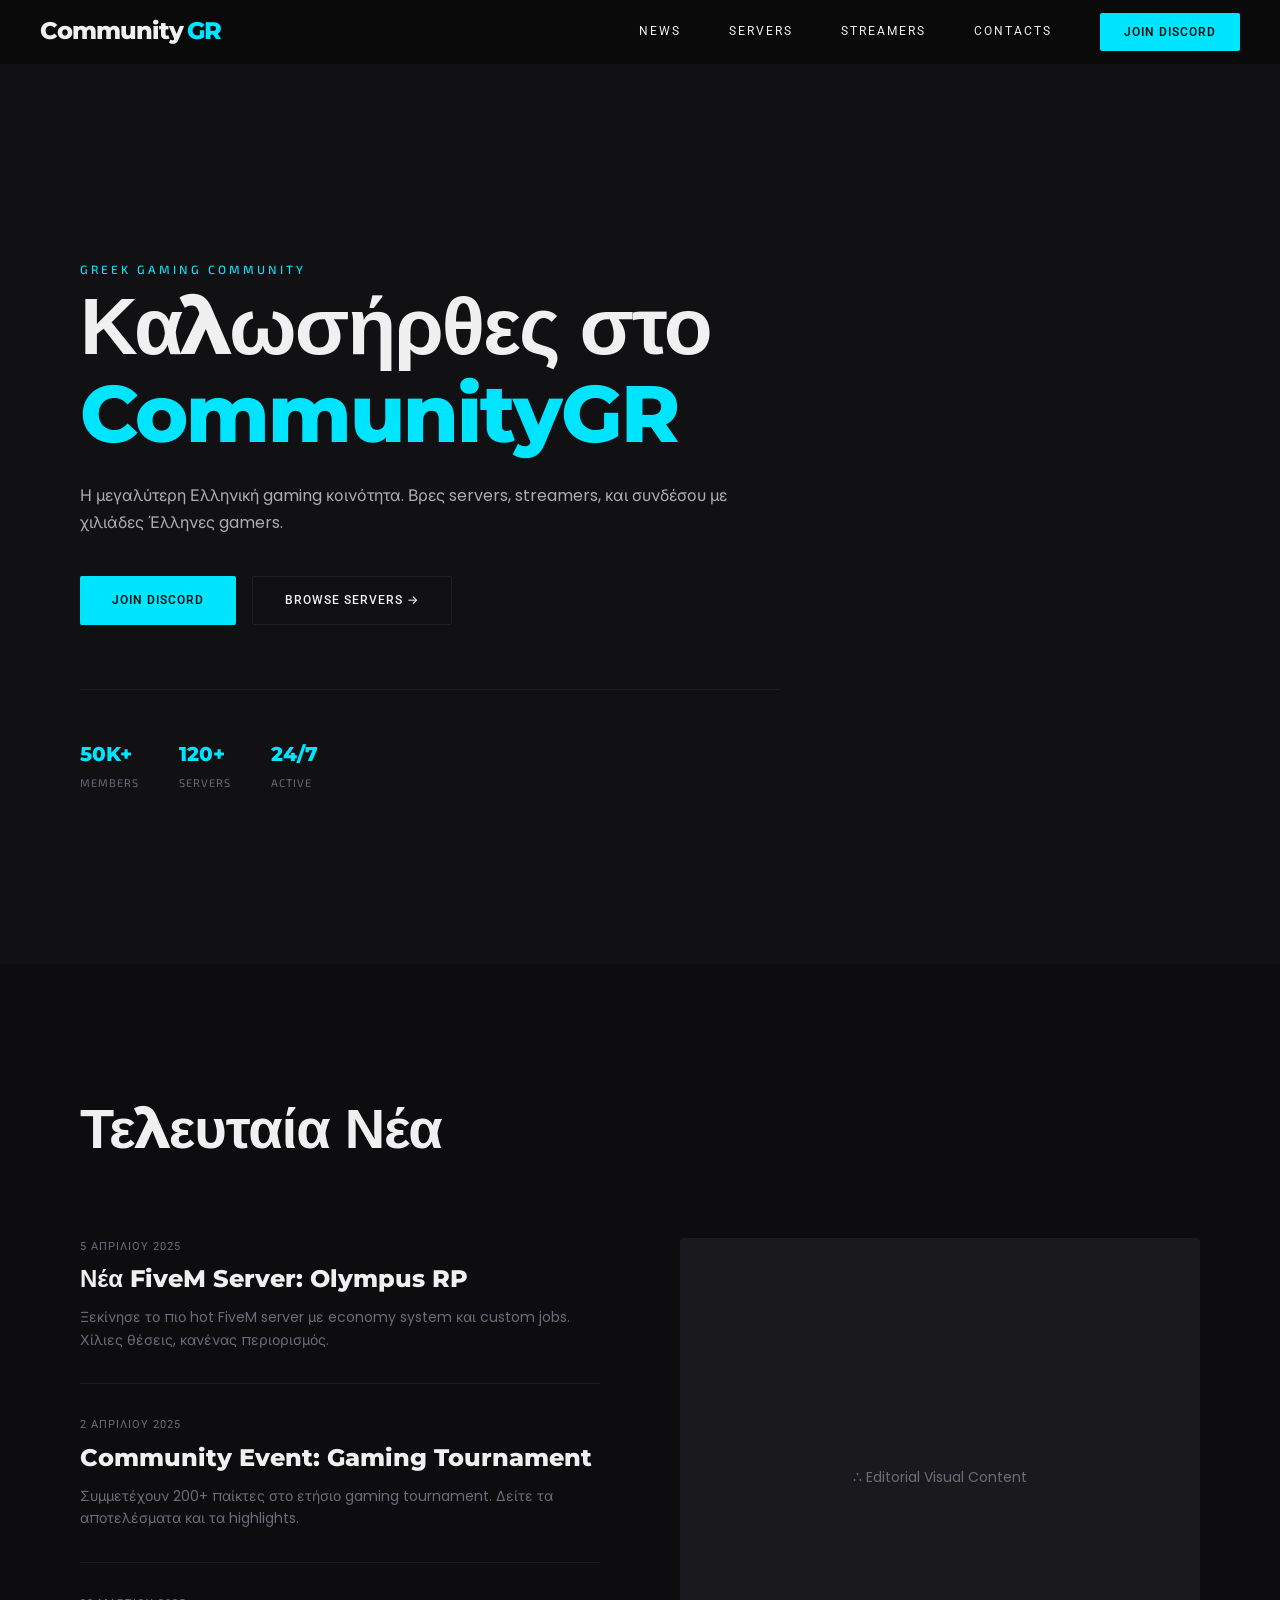
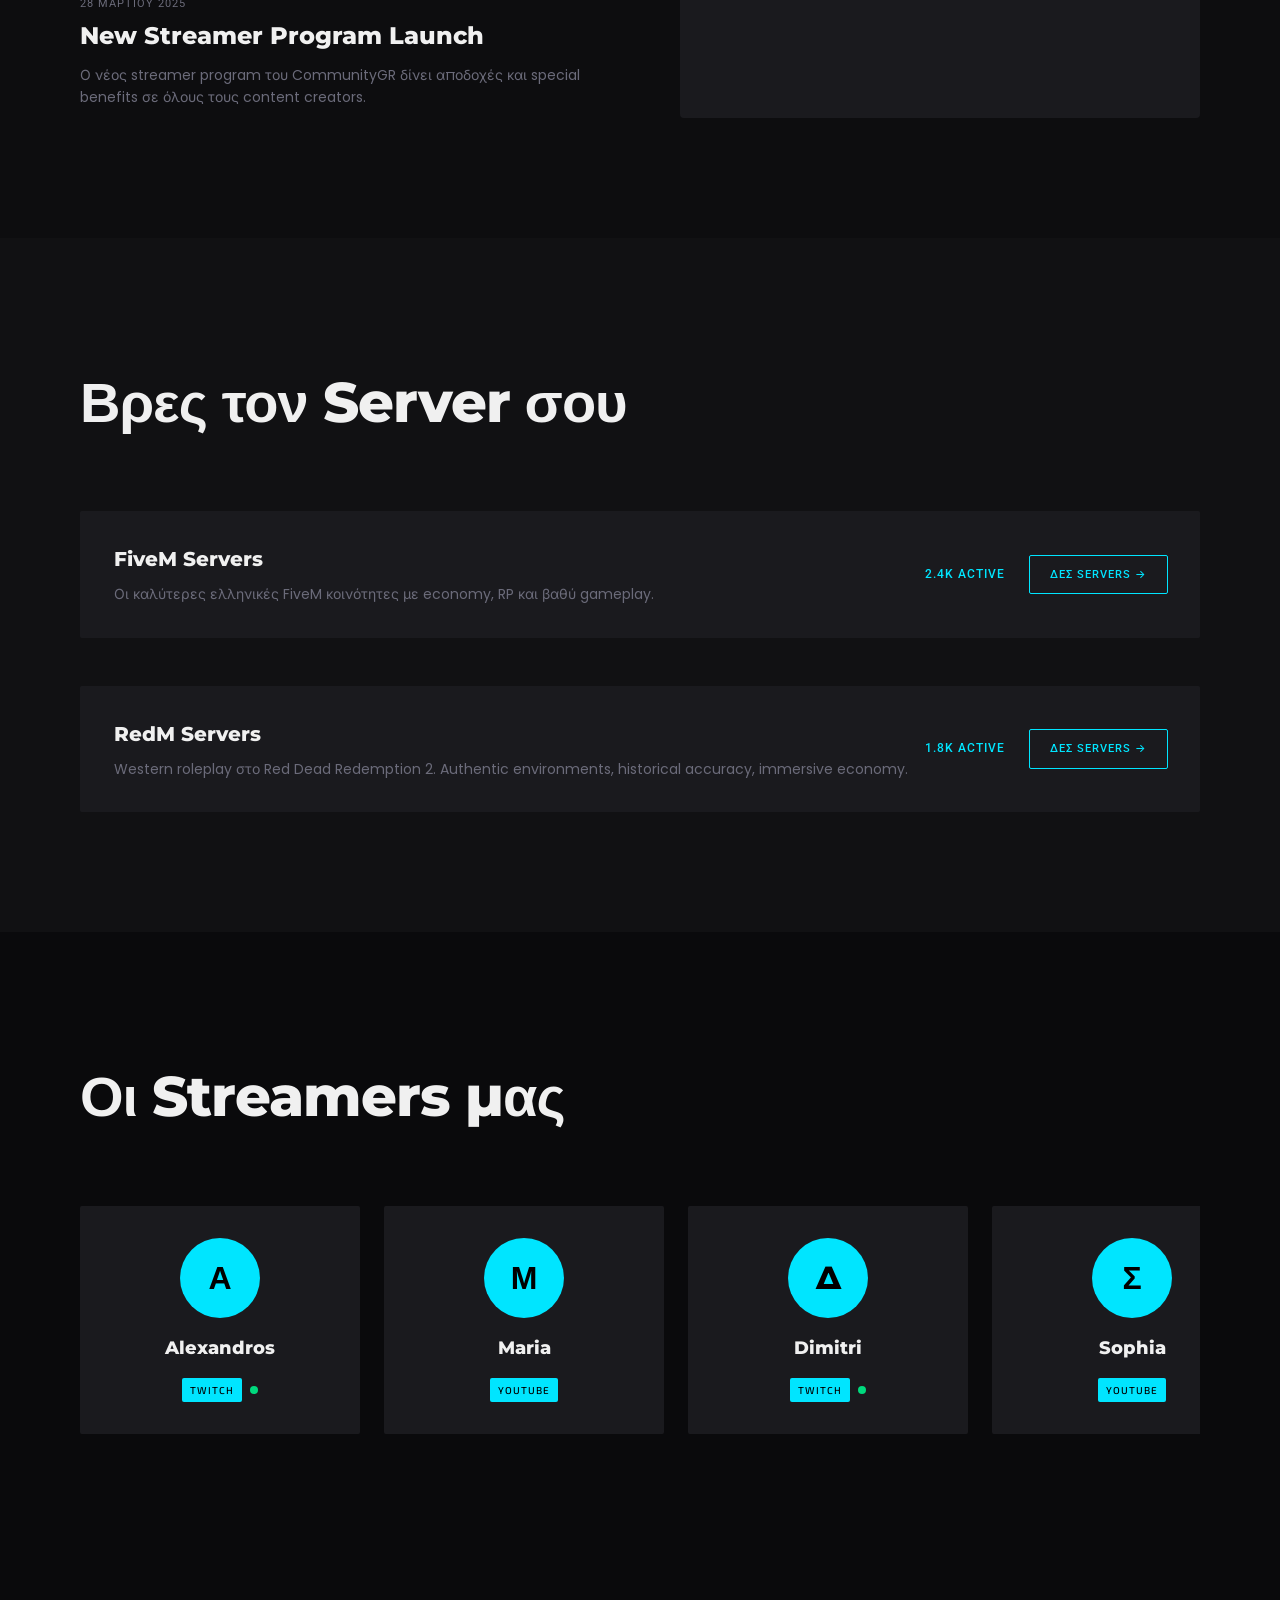
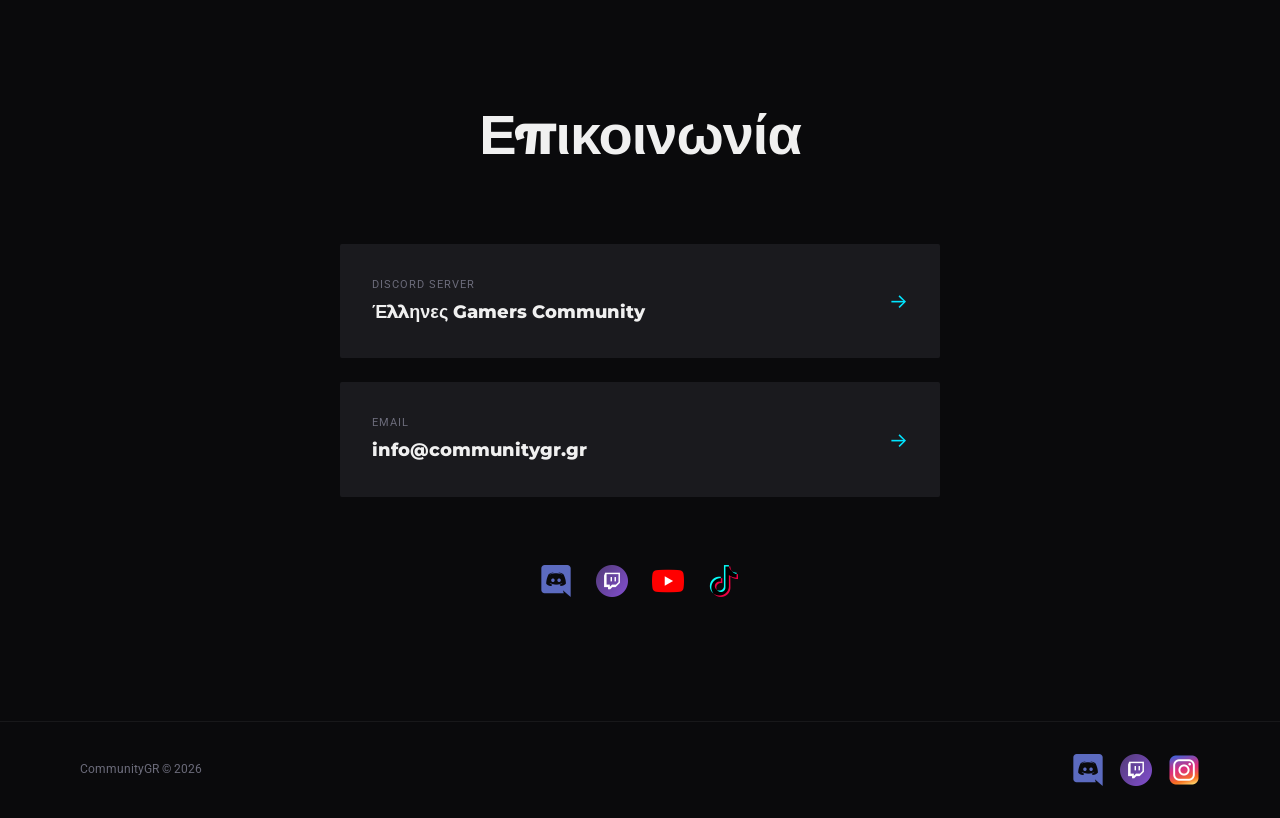
==== commit b4765747: "Fixed navigation menu bug" ====
--- a/index.html
+++ b/index.html
@@ -30,7 +30,8 @@
       <a href="#contacts" class="nav-link">Contacts</a>
     </div>
     <button class="nav-cta" onclick="window.open('https://discord.gg/communityGR', '_blank')">Join Discord</button>
-    <button class="hamburger" id="hamburger">
+    <button class="hamburger" id="hamburger" aria-label="Open navigation menu" aria-expanded="false"
+      aria-controls="mobileMenu">
       <span></span>
       <span></span>
       <span></span>
--- a/style.css
+++ b/style.css
@@ -185,7 +185,8 @@
   letter-spacing: 3px;
   text-transform: uppercase;
   color: var(--accent);
-  margin-bottom: 24px;
+  margin-bottom: 2px;
+  margin-top: 24px;
   font-weight: 500;
 }
 
@@ -727,6 +728,20 @@
 
   .hamburger {
     display: flex;
+    position: relative;
+    z-index: 1001;
+  }
+
+  .hamburger.is-open span:nth-child(1) {
+    transform: translateY(7px) rotate(45deg);
+  }
+
+  .hamburger.is-open span:nth-child(2) {
+    opacity: 0;
+  }
+
+  .hamburger.is-open span:nth-child(3) {
+    transform: translateY(-7px) rotate(-45deg);
   }
 
   .nav-cta {
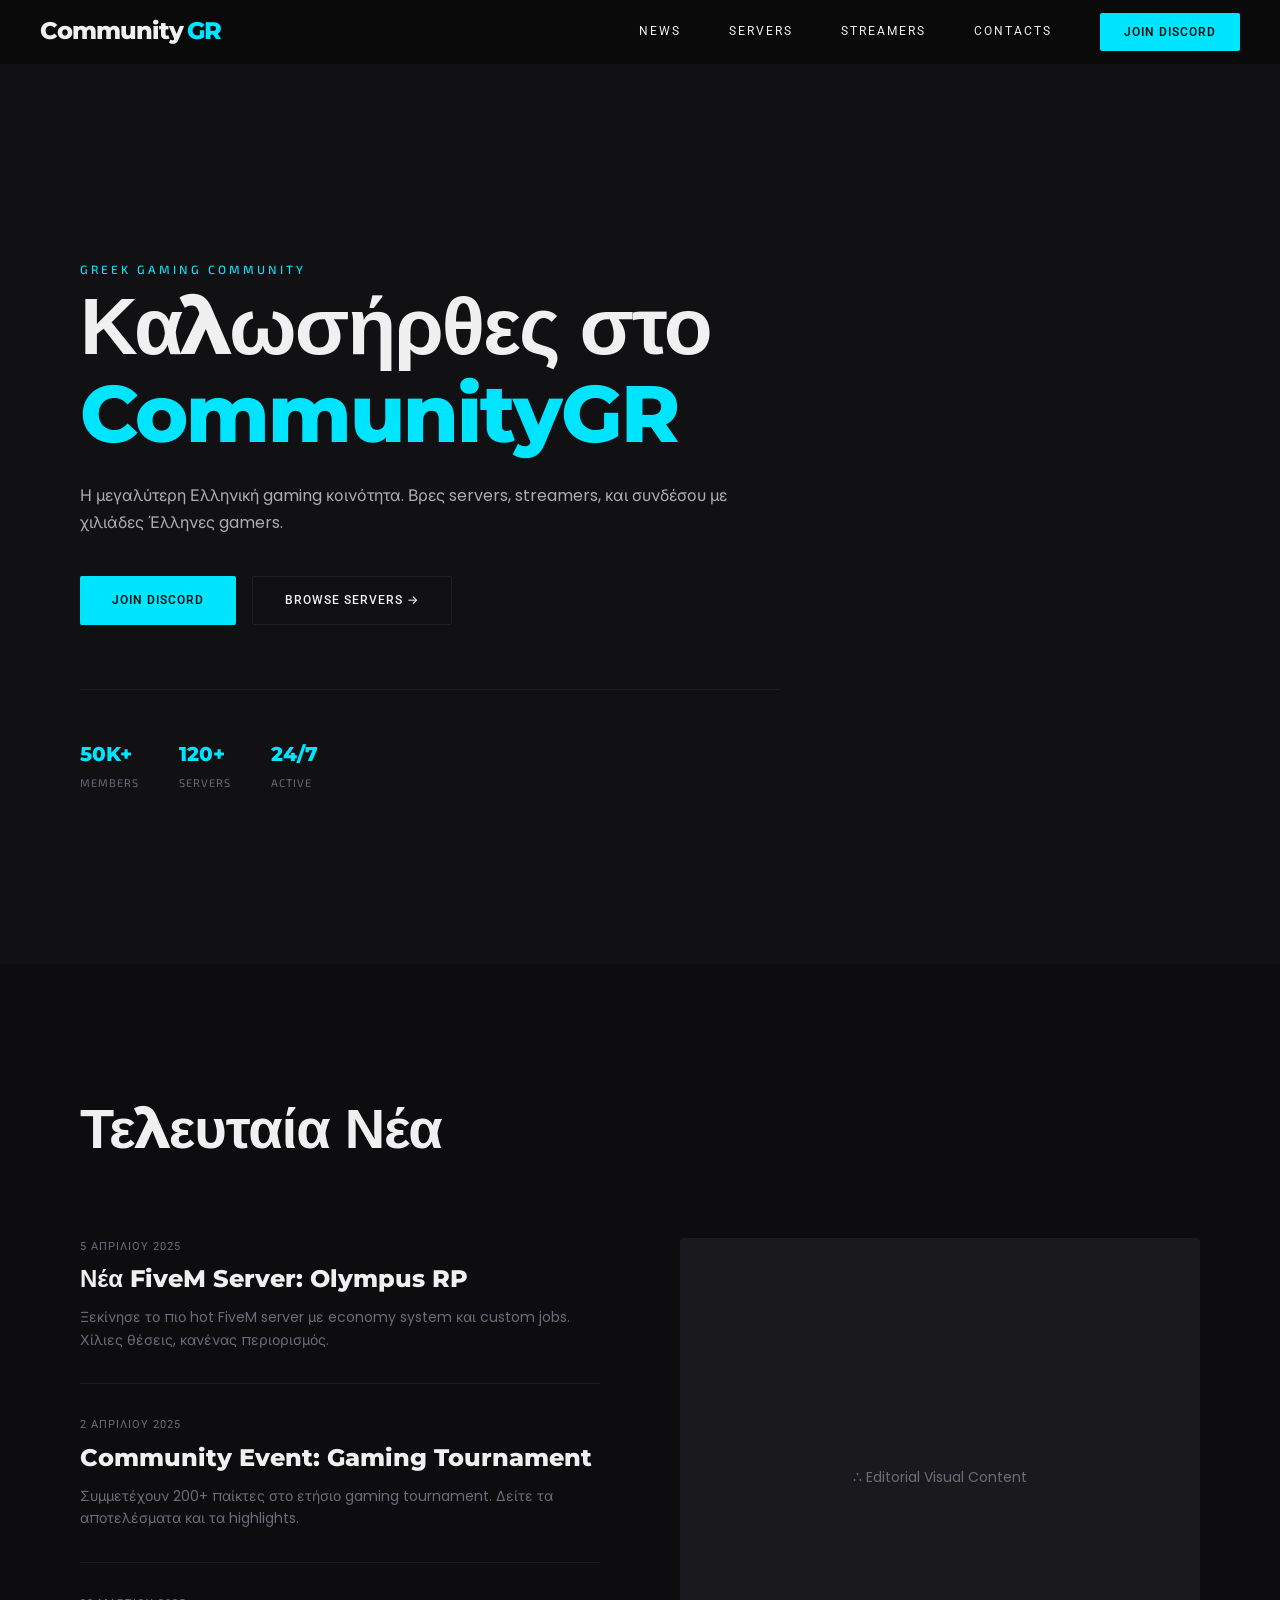
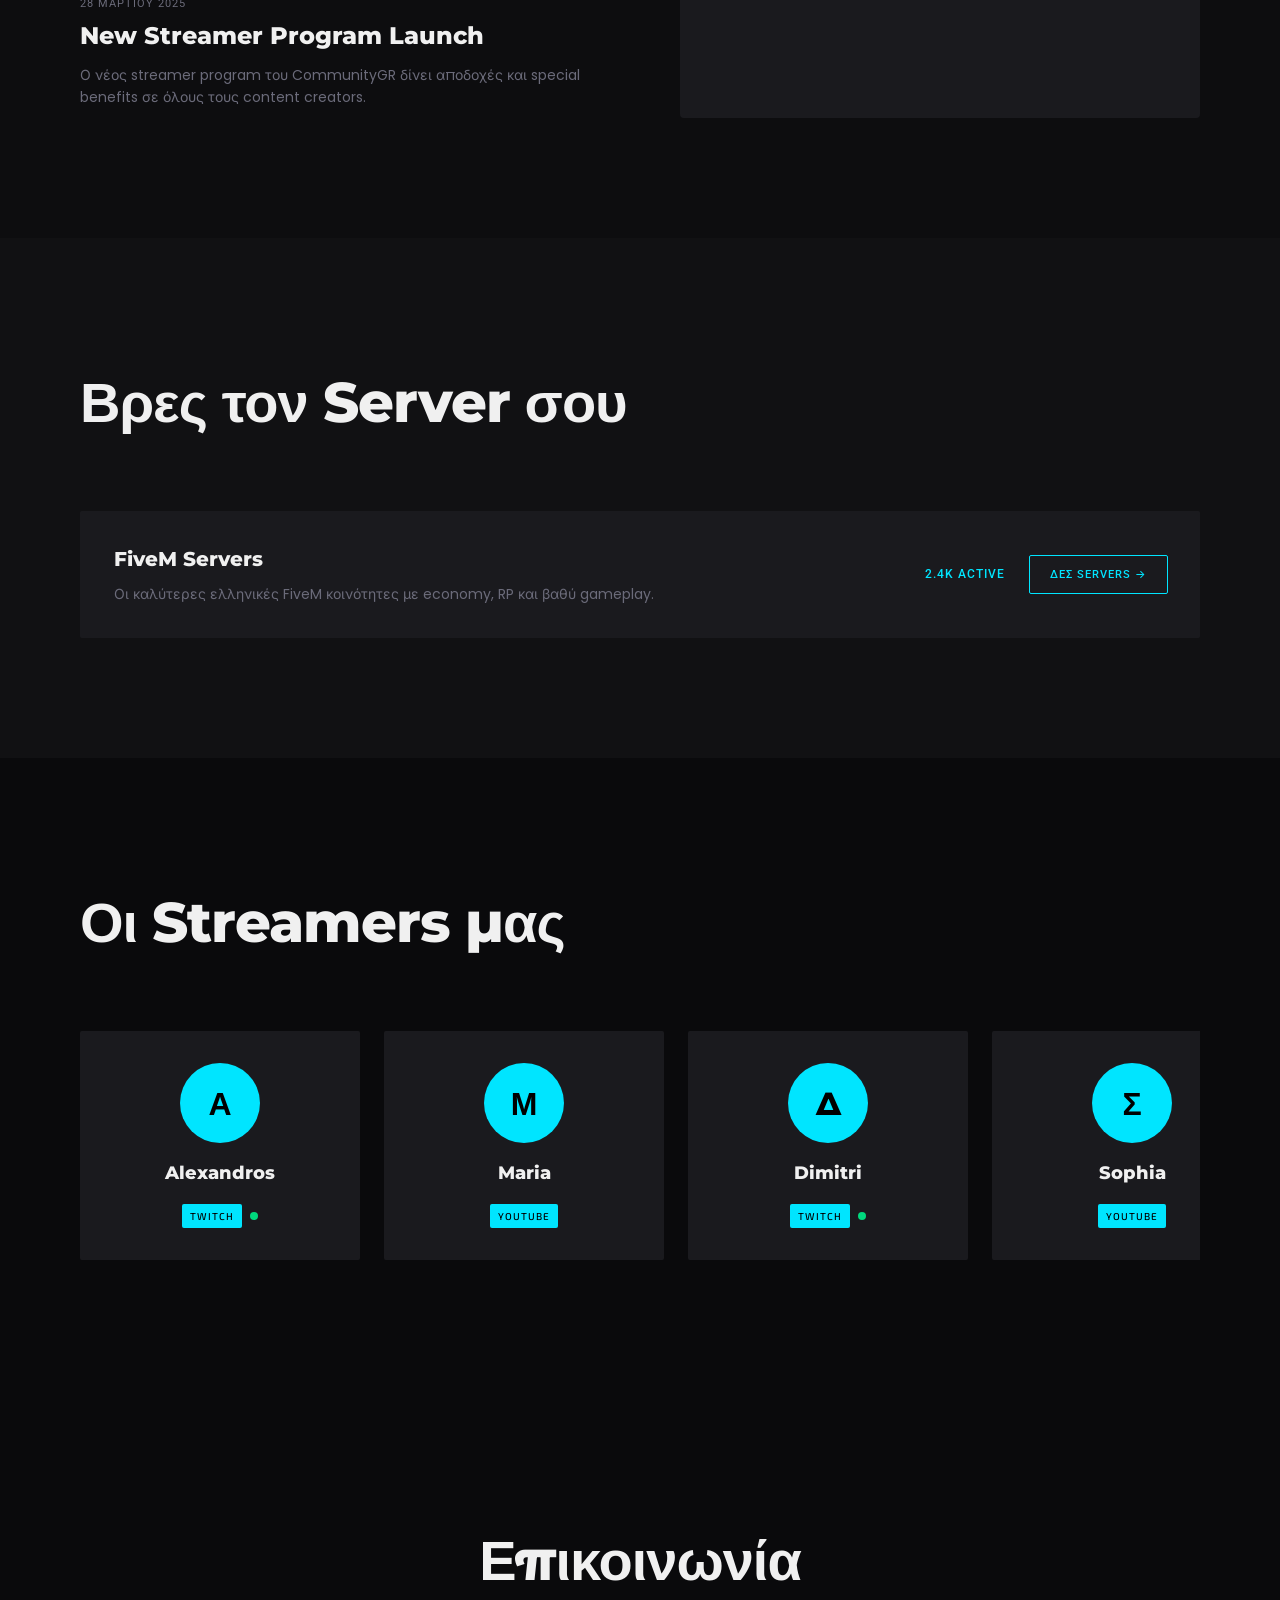
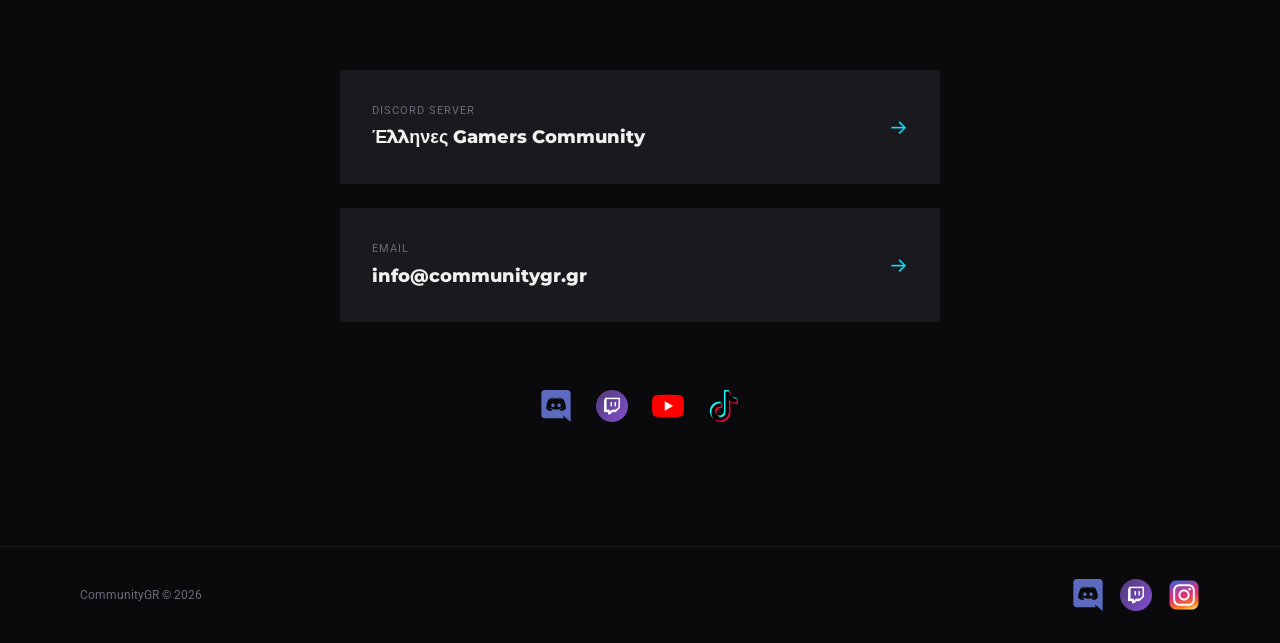
==== commit 4b6d480f: "Made the website more responsive" ====
--- a/index.html
+++ b/index.html
@@ -29,7 +29,7 @@
       <a href="Navigation/Streamers/streamers.html" class="nav-link">Streamers</a>
       <a href="#contacts" class="nav-link">Contacts</a>
     </div>
-    <button class="nav-cta" onclick="window.open('https://discord.gg/communityGR', '_blank')">Join Discord</button>
+    <button class="nav-cta" onclick="window.open('https://discord.com/invite/RTa2GsqWBu?fbclid=PAcGRvZgJleHRuA2FlbQIxMQBzcnRjBmFwcF9pZA85MzY2MTk3NDMzOTI0NTkAAaerjPEniW7eONDeOdFVOXUEyihHQu_g6jeMUl3bES6_EmfeO58uPYrrsif-_w_aem_T1N7ea26QIYCK8hLxETdoQ', '_blank')">Join Discord</button>
     <button class="hamburger" id="hamburger" aria-label="Open navigation menu" aria-expanded="false"
       aria-controls="mobileMenu">
       <span></span>
@@ -45,7 +45,7 @@
     <a href="Navigation/Servers/servers.html" class="nav-link">Servers</a>
     <a href="Navigation/Streamers/streamers.html" class="nav-link">Streamers</a>
     <a href="#contacts" class="nav-link">Contacts</a>
-    <button class="nav-cta" onclick="window.open('https://discord.gg/communityGR', '_blank')">Join Discord</button>
+    <button class="nav-cta" onclick="window.open('https://discord.com/invite/RTa2GsqWBu?fbclid=PAcGRvZgJleHRuA2FlbQIxMQBzcnRjBmFwcF9pZA85MzY2MTk3NDMzOTI0NTkAAaerjPEniW7eONDeOdFVOXUEyihHQu_g6jeMUl3bES6_EmfeO58uPYrrsif-_w_aem_T1N7ea26QIYCK8hLxETdoQ', '_blank')">Join Discord</button>
   </div>
 
   <!-- HERO SECTION -->
@@ -59,7 +59,7 @@
         Η μεγαλύτερη Ελληνική gaming κοινότητα. Βρες servers, streamers, και συνδέσου με χιλιάδες Έλληνες gamers.
       </p>
       <div class="hero-cta-group">
-        <button class="cta-primary" onclick="window.open('https://discord.gg/communityGR', '_blank')">Join
+        <button class="cta-primary" onclick="window.open('https://discord.com/invite/RTa2GsqWBu?fbclid=PAcGRvZgJleHRuA2FlbQIxMQBzcnRjBmFwcF9pZA85MzY2MTk3NDMzOTI0NTkAAaerjPEniW7eONDeOdFVOXUEyihHQu_g6jeMUl3bES6_EmfeO58uPYrrsif-_w_aem_T1N7ea26QIYCK8hLxETdoQ', '_blank')">Join
           Discord</button>
         <a href="Navigation/Servers/servers.html" class="cta-ghost">Browse Servers →</a>
       </div>
@@ -124,7 +124,7 @@
           <a href="Navigation/Servers/servers.html" class="server-cta">Δες Servers →</a>
         </div>
       </div>
-      <div class="server-row">
+      <!-- <div class="server-row">
         <div class="server-info">
           <h3 class="server-title">RedM Servers</h3>
           <p class="server-desc">Western roleplay στο Red Dead Redemption 2. Authentic environments, historical
@@ -134,7 +134,7 @@
           <span class="player-count">1.8K ACTIVE</span>
           <a href="Navigation/Servers/servers.html" class="server-cta">Δες Servers →</a>
         </div>
-      </div>
+      </div> -->
     </div>
   </section>
 
@@ -187,7 +187,7 @@
     <div class="contacts-wrapper">
       <h2 class="section-title">Επικοινωνία</h2>
       <div class="contact-rows">
-        <a href="https://discord.gg/communityGR" target="_blank" rel="noopener noreferrer" class="contact-row">
+        <a href="https://discord.com/invite/RTa2GsqWBu?fbclid=PAcGRvZgJleHRuA2FlbQIxMQBzcnRjBmFwcF9pZA85MzY2MTk3NDMzOTI0NTkAAaerjPEniW7eONDeOdFVOXUEyihHQu_g6jeMUl3bES6_EmfeO58uPYrrsif-_w_aem_T1N7ea26QIYCK8hLxETdoQ" target="_blank" rel="noopener noreferrer" class="contact-row">
           <div class="contact-method">
             <div class="contact-label">Discord Server</div>
             <div class="contact-value">Έλληνες Gamers Community</div>
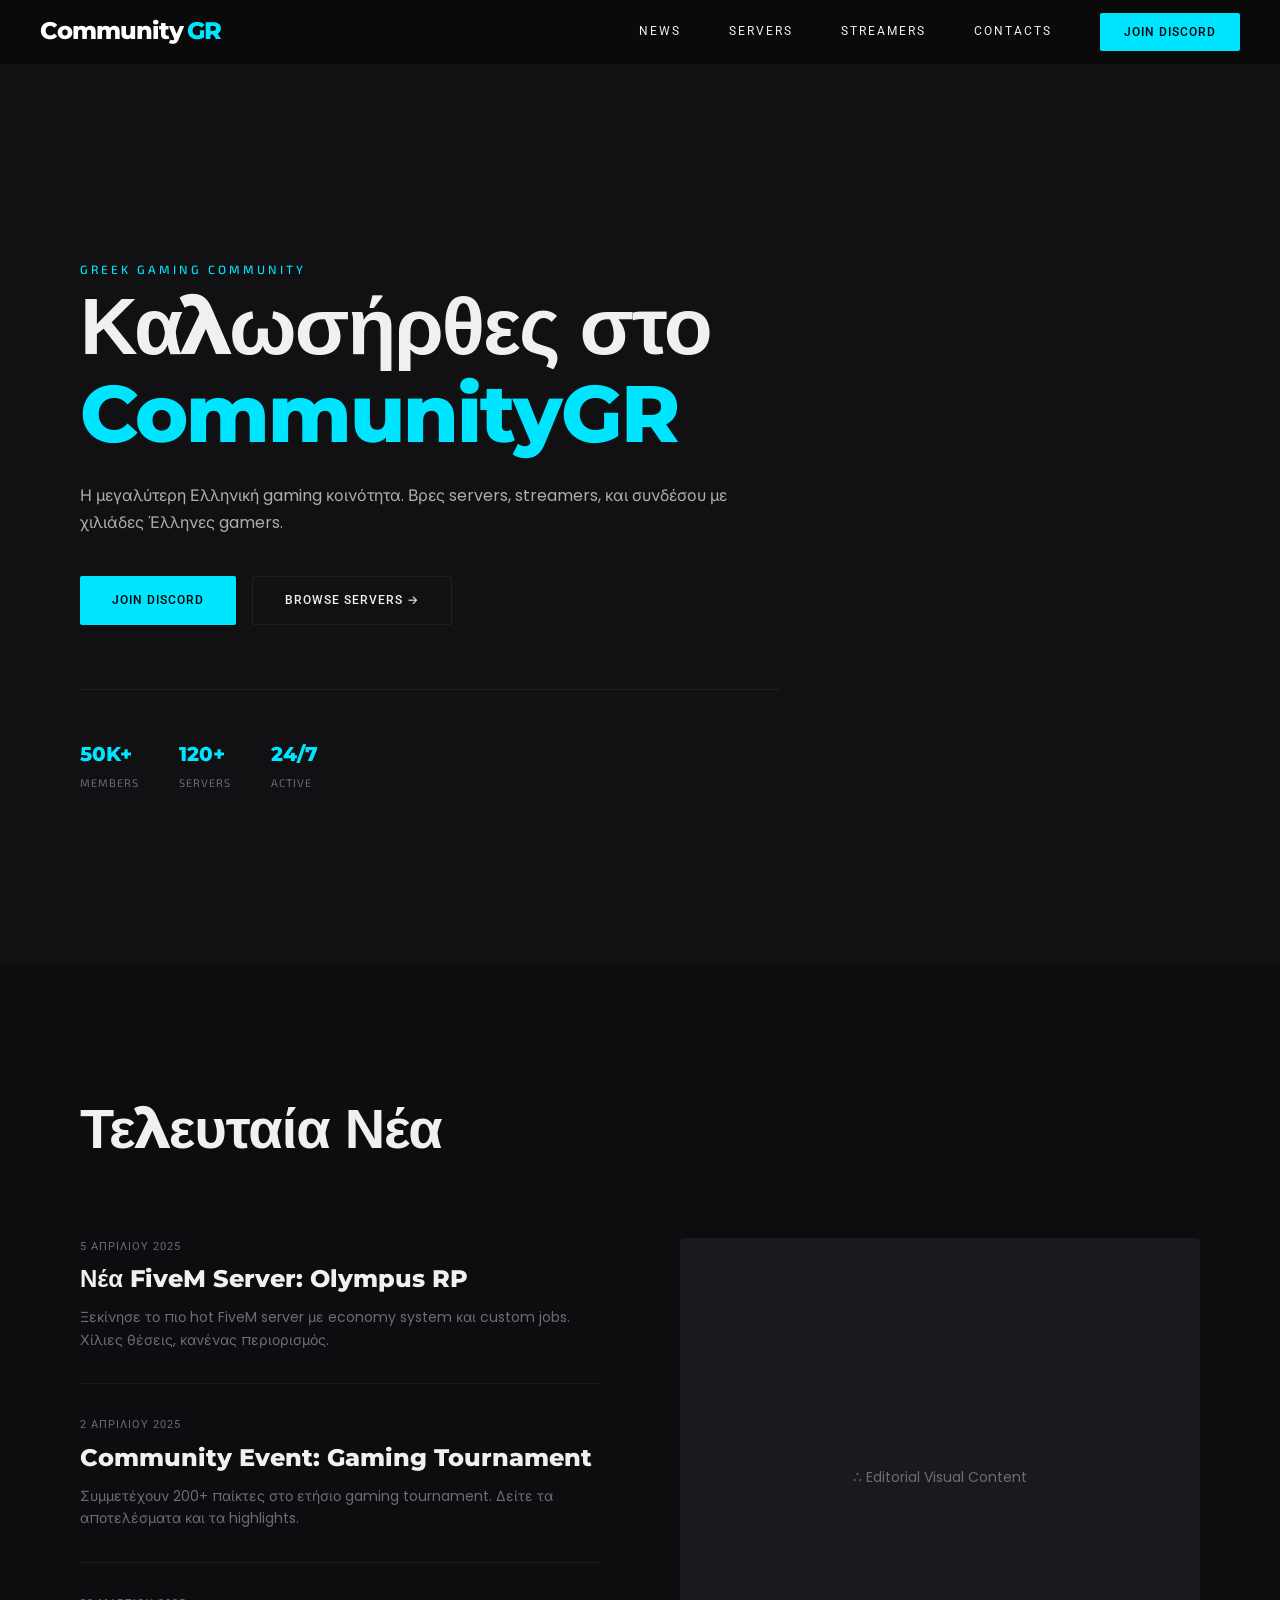
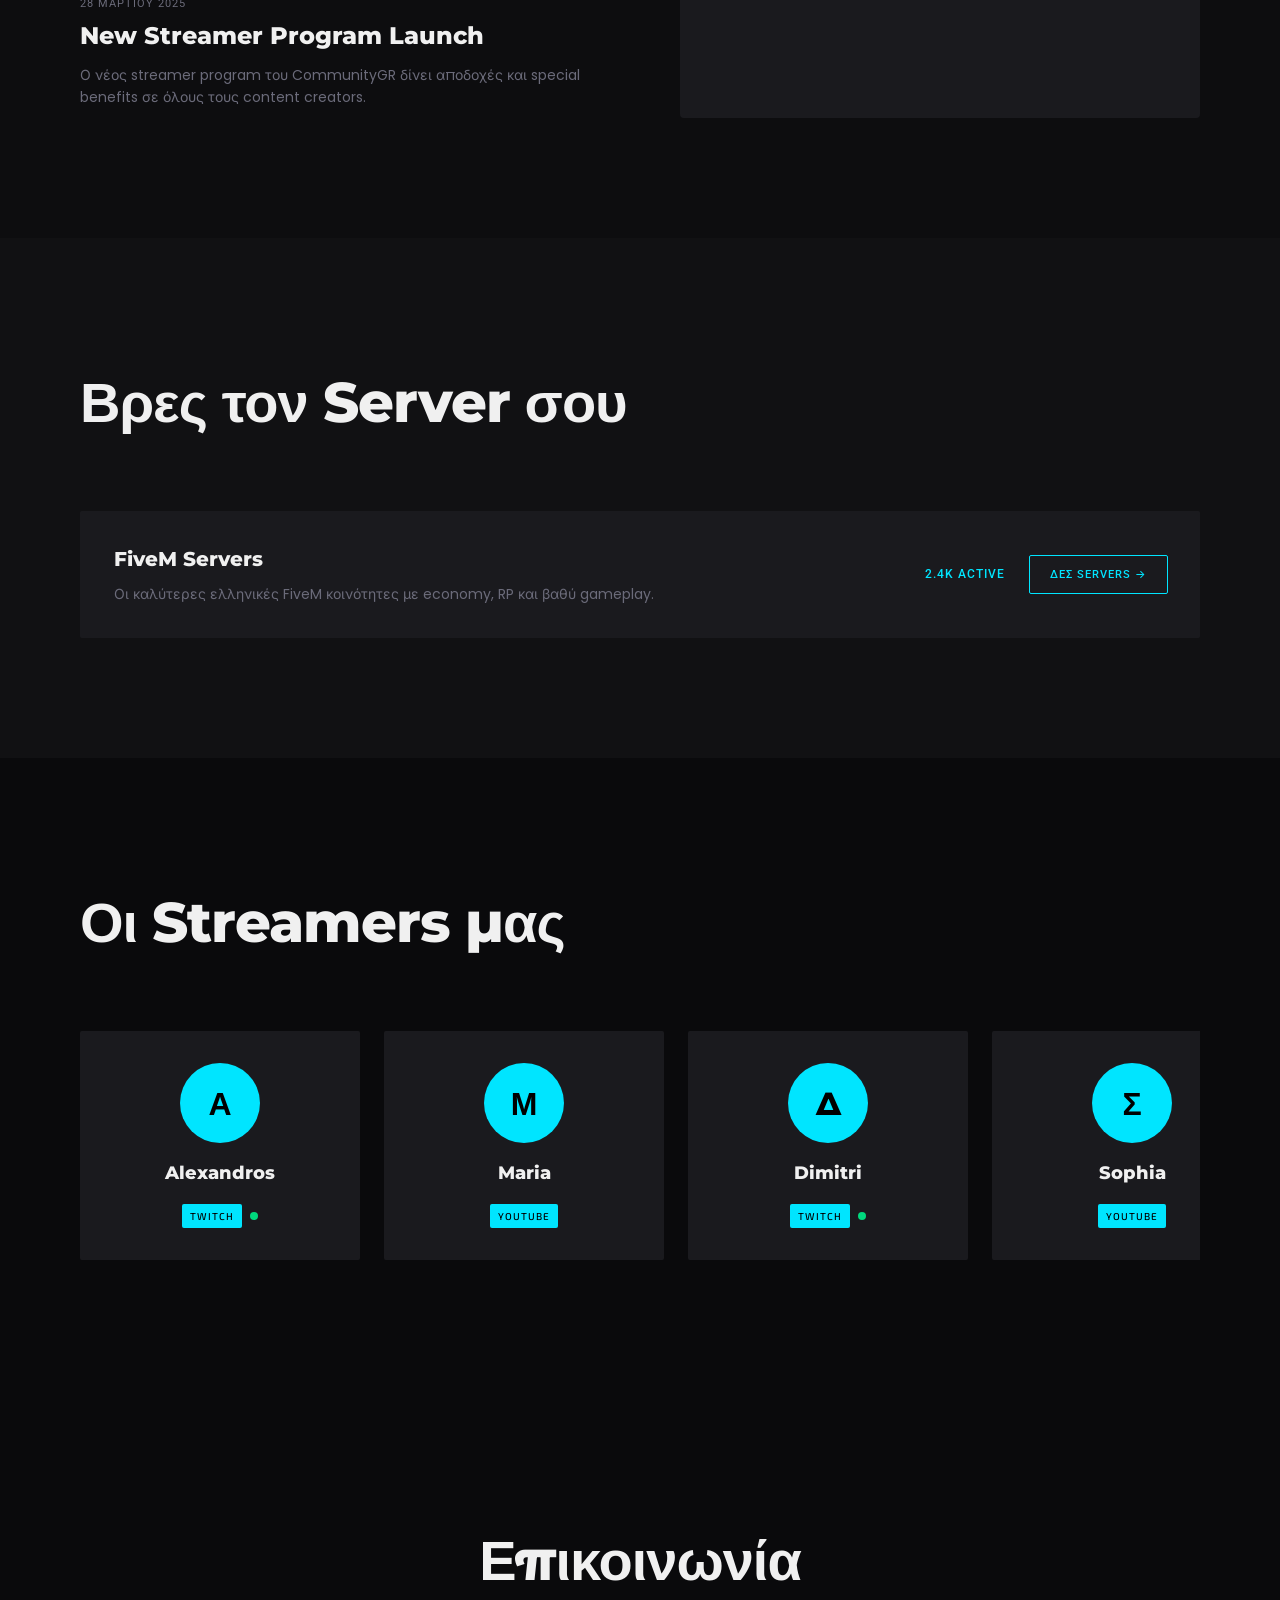
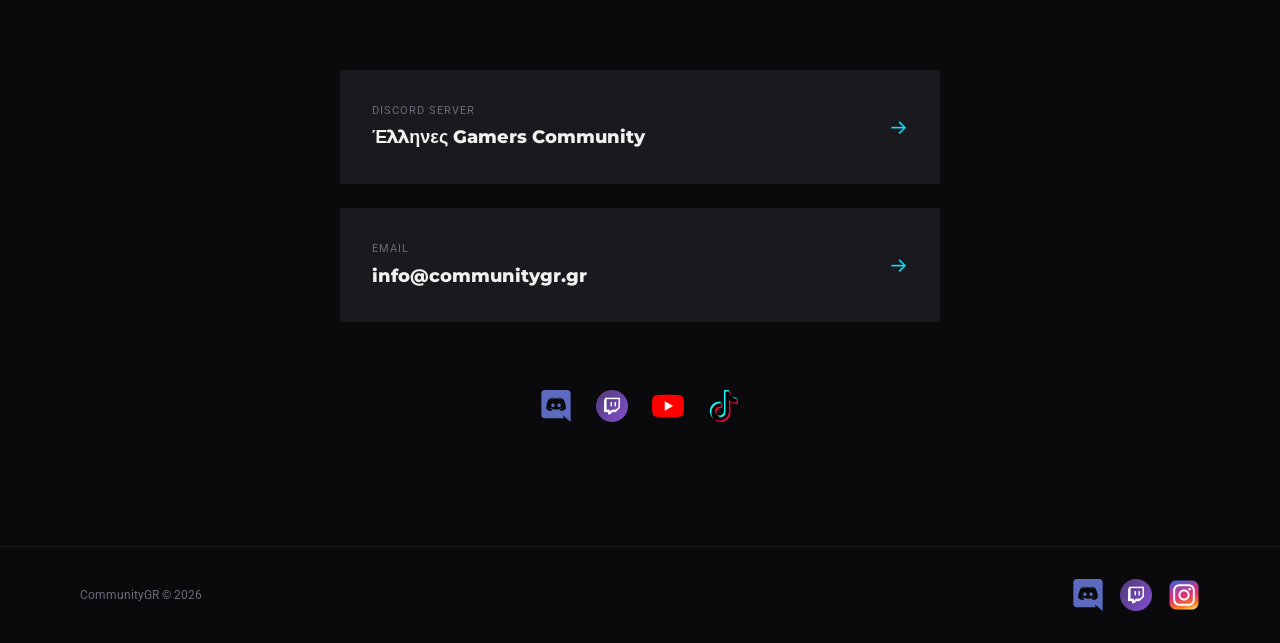
==== commit 7d3ab9d0: "Small Changes" ====
--- a/index.html
+++ b/index.html
@@ -20,9 +20,9 @@
 <body>
   <!-- NAVBAR -->
   <nav id="navbar">
-    <div class="nav-logo">
+    <a class="nav-logo" href="/index.html">
       Community<span class="nav-logo-gr">GR</span>
-    </div>
+    </a>
     <div class="nav-middle">
       <a href="Navigation/News/news.html" class="nav-link">News</a>
       <a href="Navigation/Servers/servers.html" class="nav-link">Servers</a>
--- a/style.css
+++ b/style.css
@@ -60,6 +60,8 @@
   display: flex;
   align-items: center;
   gap: 4px;
+  text-decoration: none;
+  color: #fff;
 }
 
 .nav-logo-gr {
